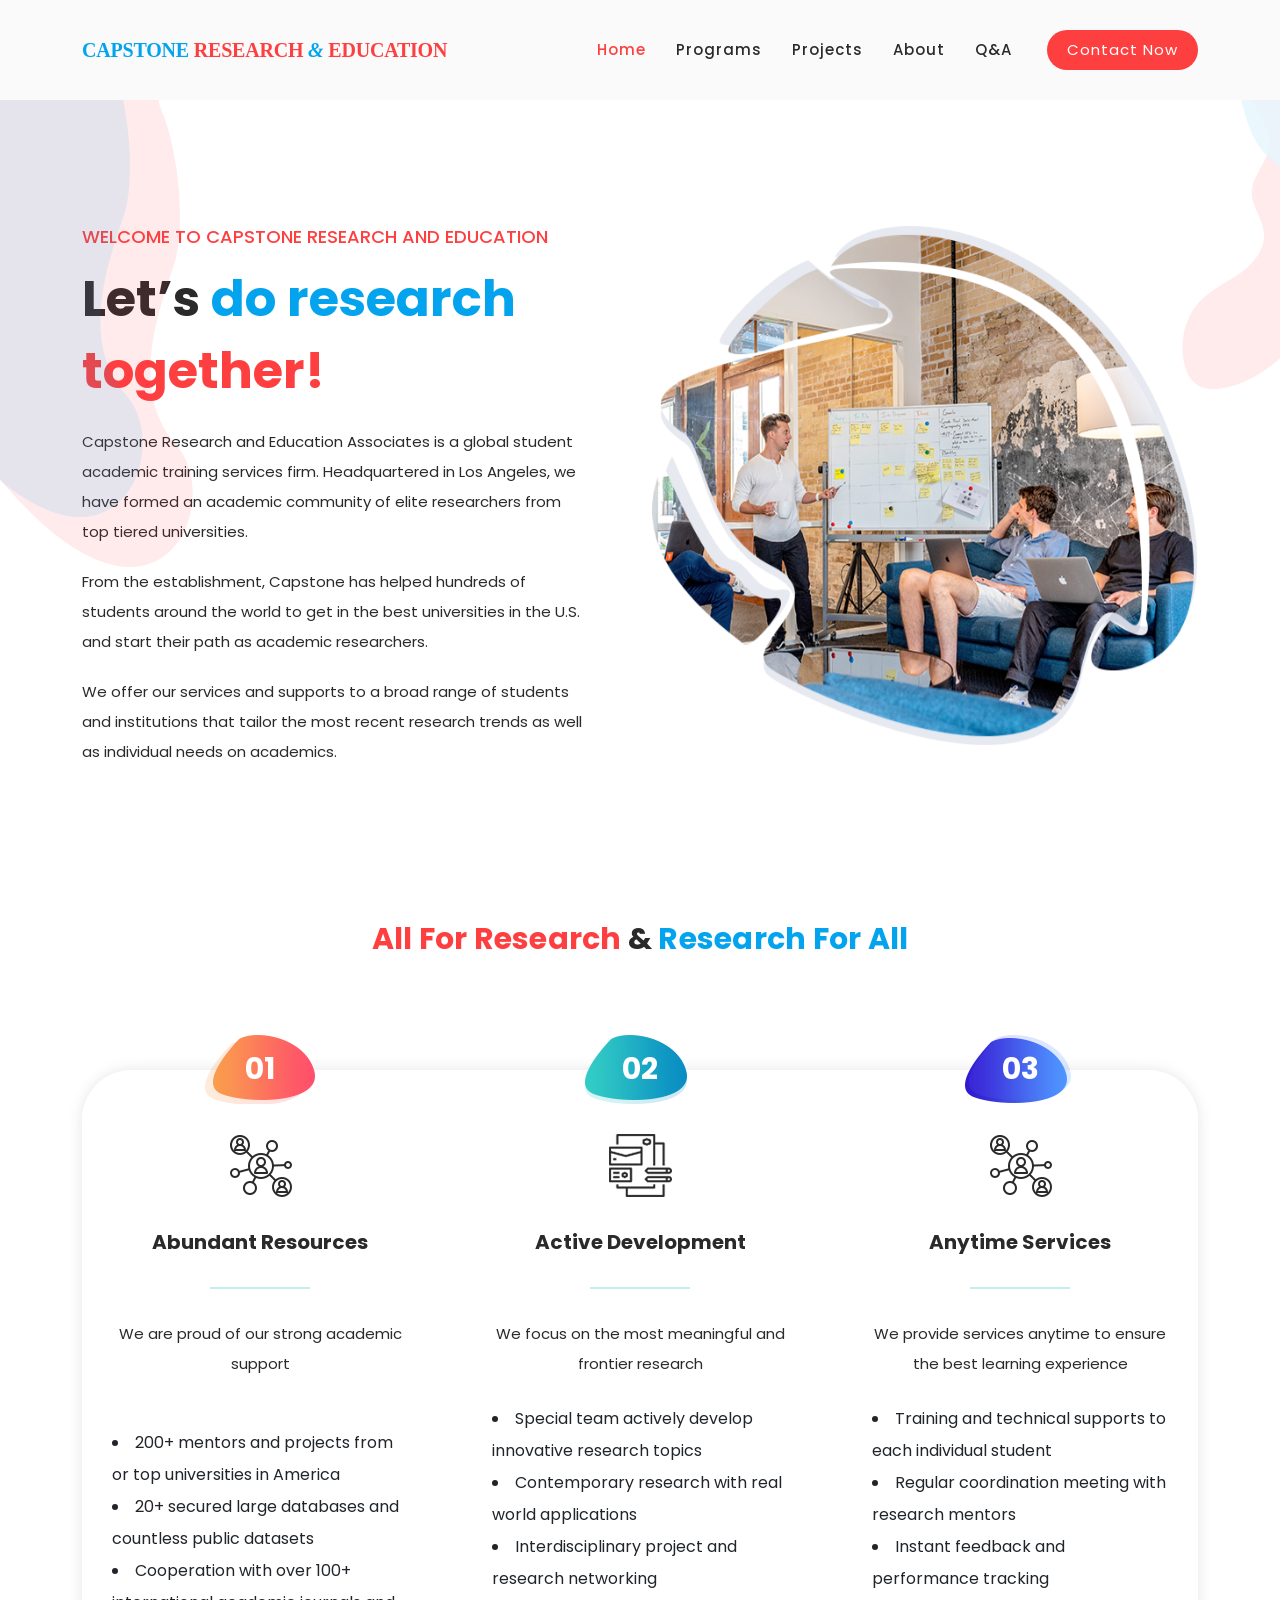
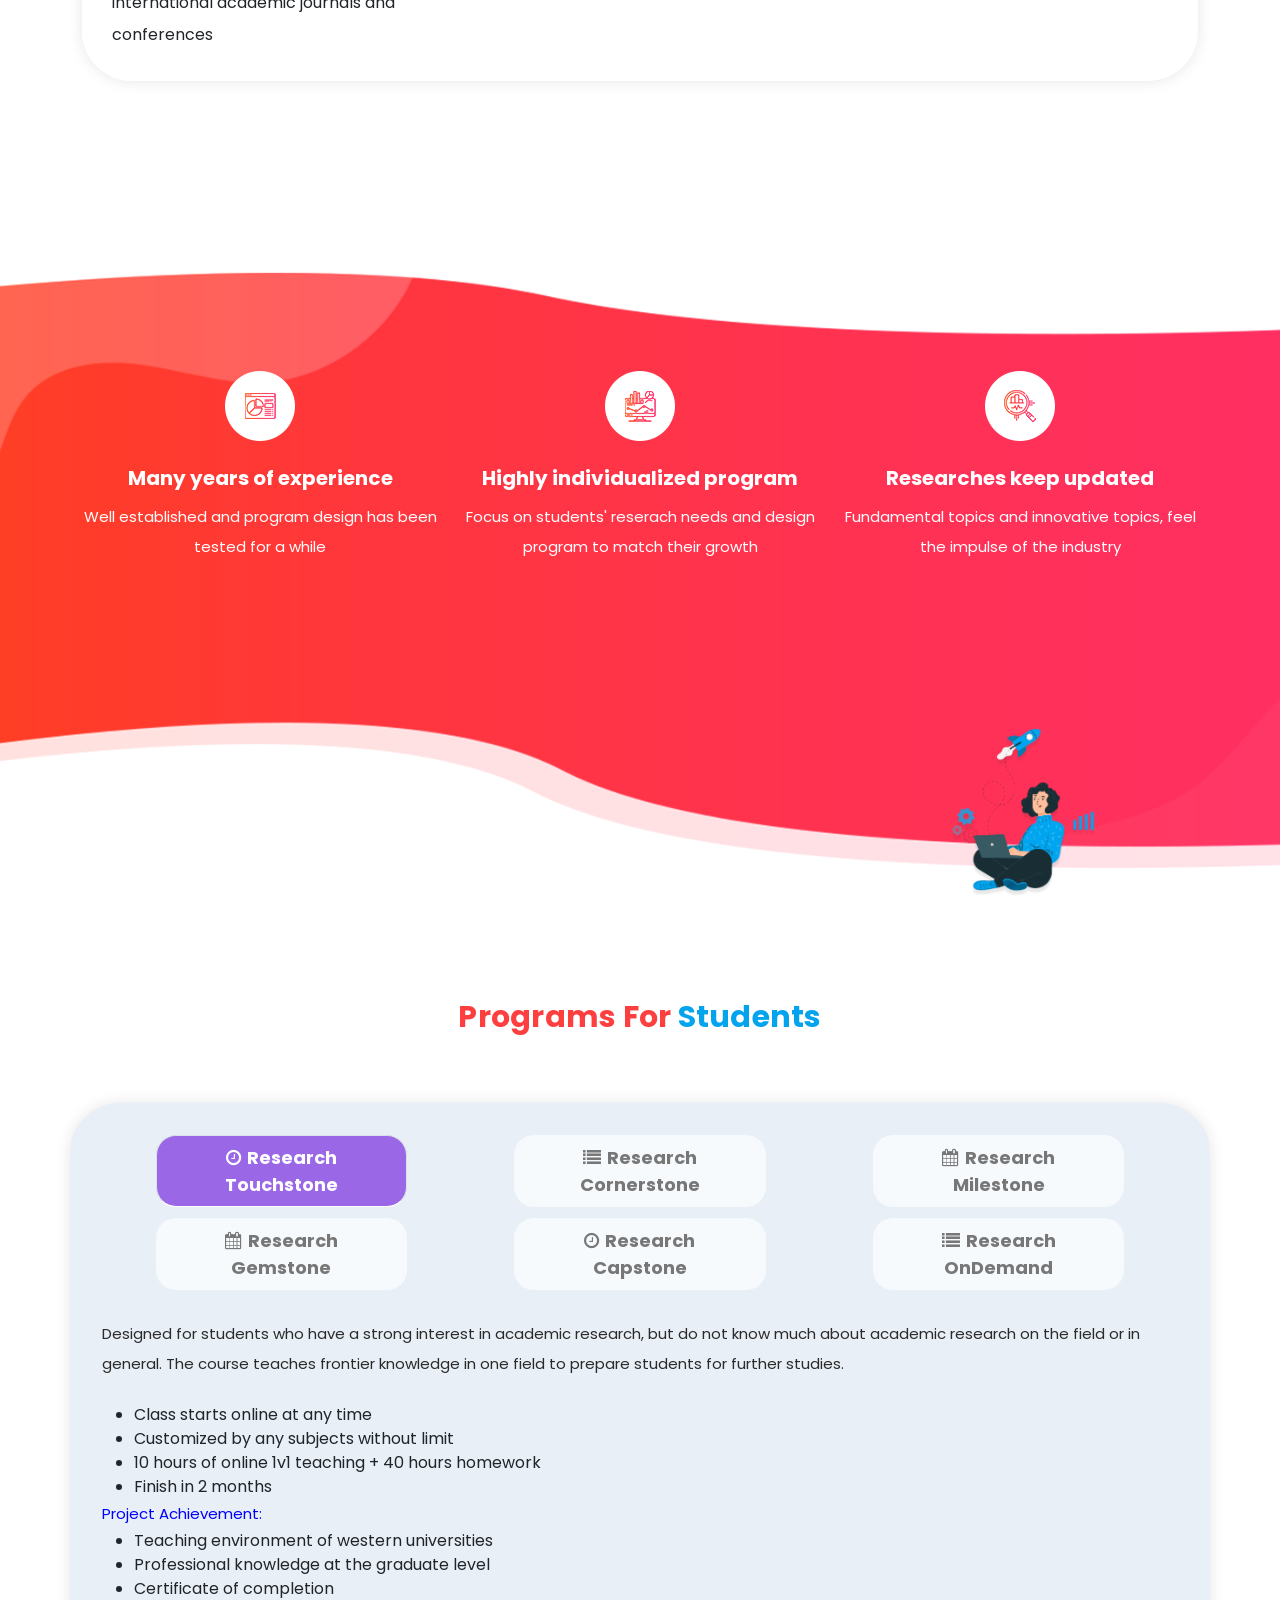
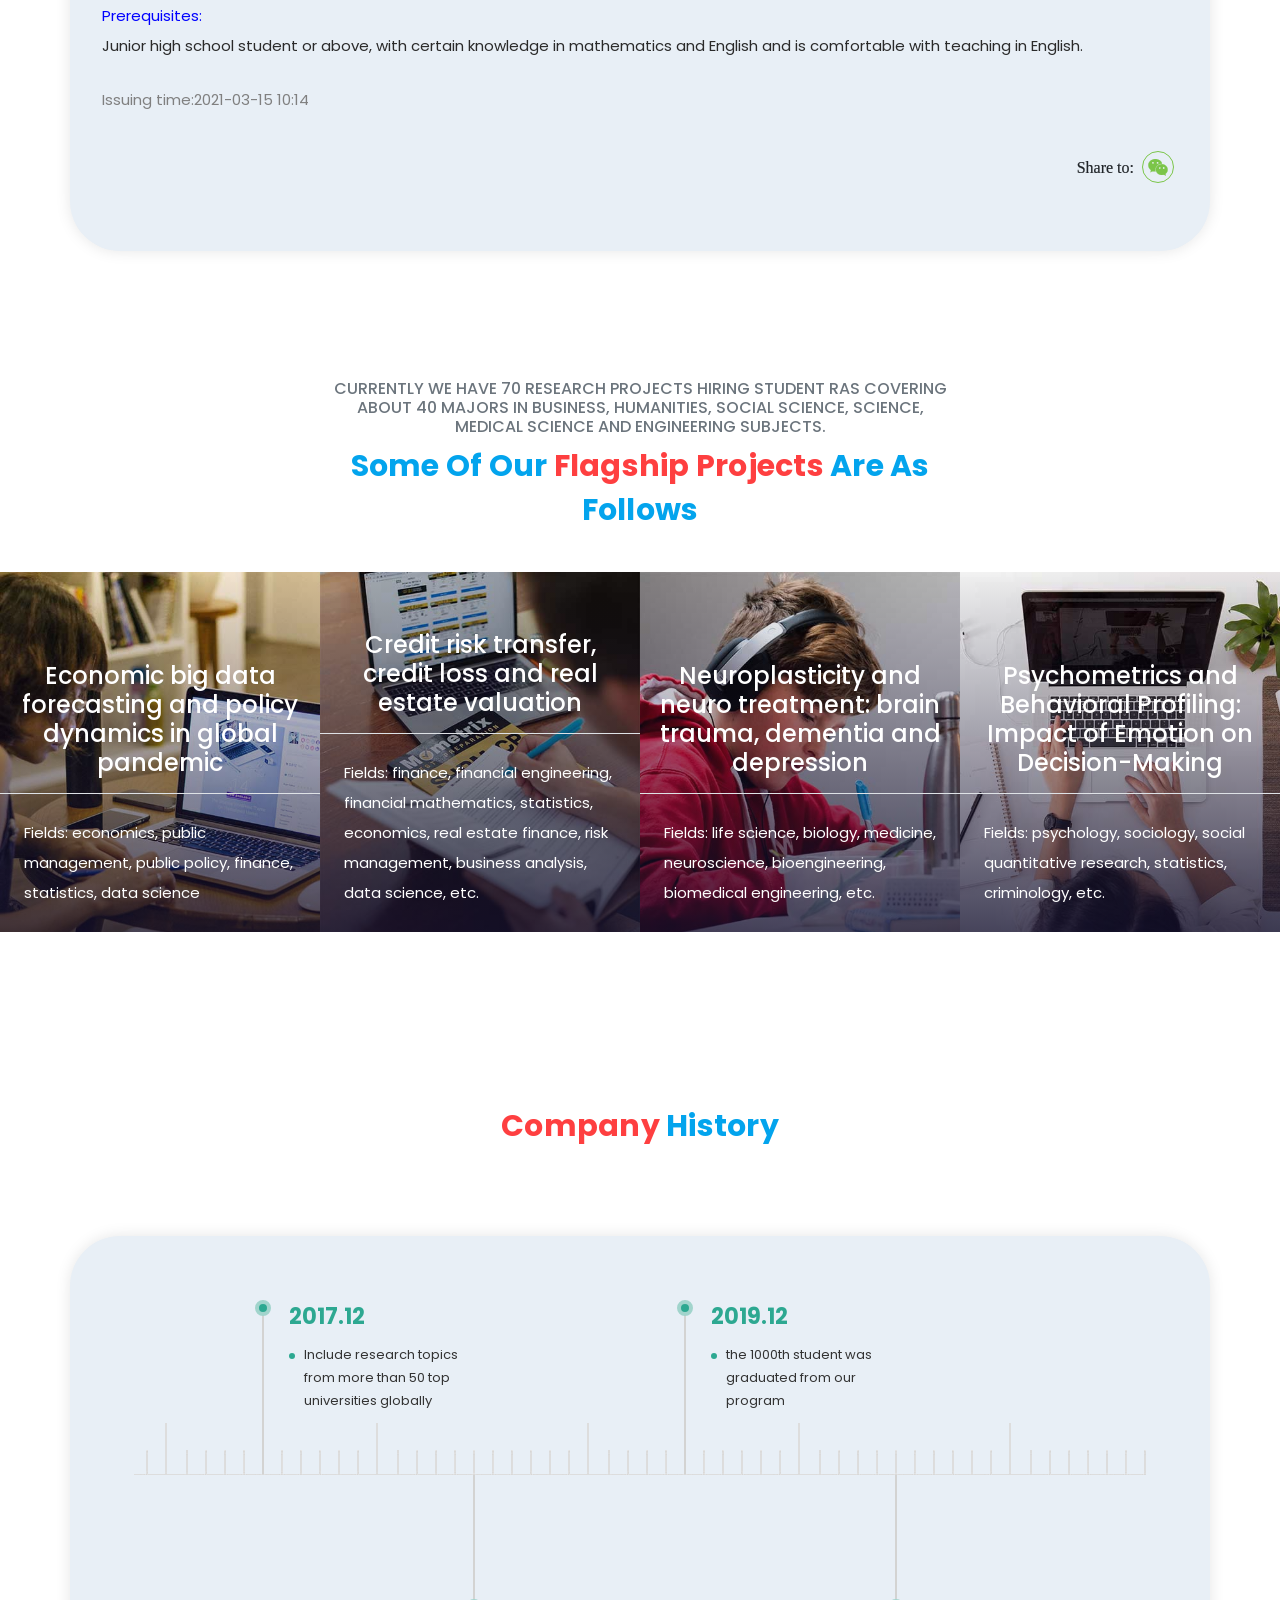
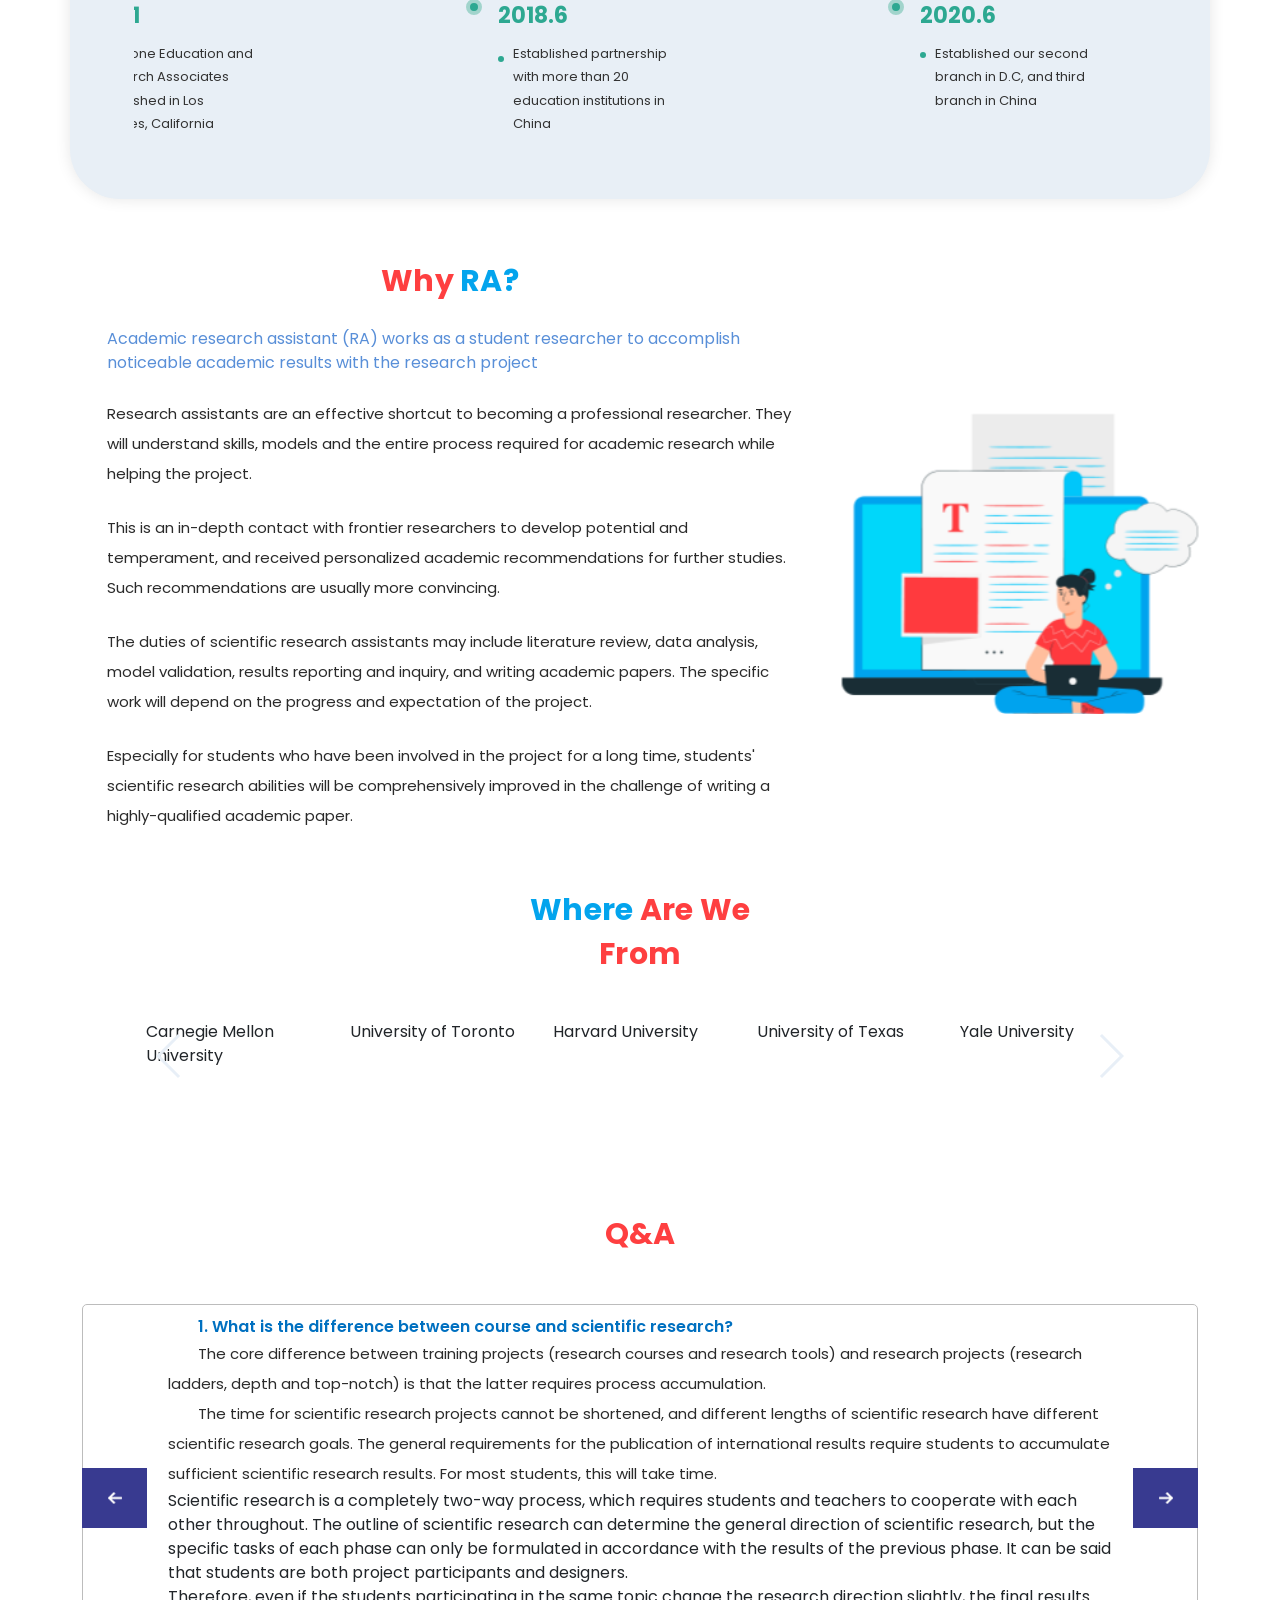
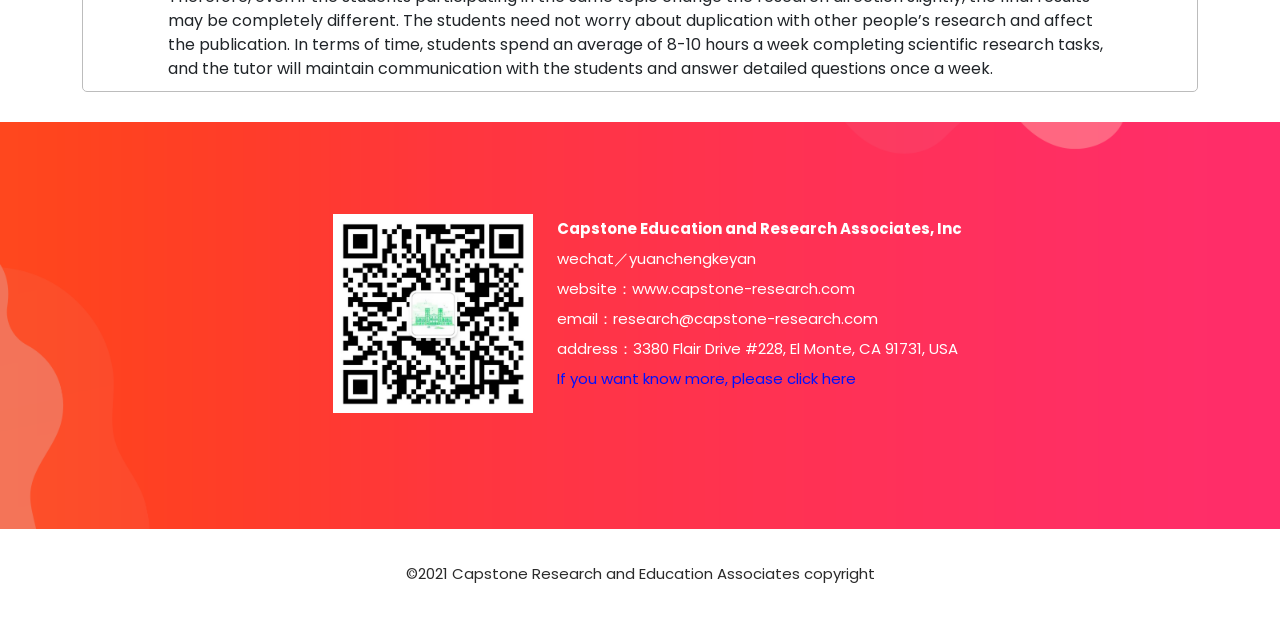
==== index.html @ 96beee86 "first commit" ====
<!DOCTYPE html>
<html lang="en">

<head>

  <meta charset="UTF-8">
  <meta name="viewport" content="width=device-width, initial-scale=1, shrink-to-fit=no">
  <meta name="description" content="">
  <meta name="author" content="">
  <link rel="preconnect" href="https://fonts.gstatic.com">
  <link href="https://fonts.googleapis.com/css2?family=Poppins:wght@100;200;300;400;500;600;700;800;900&display=swap"
    rel="stylesheet">

  <title>Capstone Research and Education</title>

  <!-- Bootstrap core CSS -->
  <link href="vendor/bootstrap/css/bootstrap.min.css" rel="stylesheet">

  <!-- Additional CSS Files -->
  <link rel="stylesheet" href="assets/css/fontawesome.css">
  <link rel="stylesheet" href="assets/css/templatemo-space-dynamic.css">
  <link rel="stylesheet" href="assets/css/animated.css">
  <link rel="stylesheet" href="assets/css/owl.css">
  <link rel="stylesheet" href="assets/css/style.css">
  <link rel="stylesheet" href="assets/css/swiper.min.css">
  <link rel="stylesheet" href="assets/css/owl.carousel.min.css">
  <link rel="stylesheet" href="assets/css/share.min.css">
  <!-- slider stylesheet -->
  <link rel="stylesheet" type="text/css"
    href="https://cdnjs.cloudflare.com/ajax/libs/OwlCarousel2/2.1.3/assets/owl.carousel.min.css" />

</head>

<body>

  <!-- ***** Preloader Start ***** -->
  <div id="js-preloader" class="js-preloader">
    <div class="preloader-inner">
      <span class="dot"></span>
      <div class="dots">
        <span></span>
        <span></span>
        <span></span>
      </div>
    </div>
  </div>
  <!-- ***** Preloader End ***** -->

  <!-- ***** Header Area Start ***** -->
  <header class="header-area header-sticky wow slideInDown" data-wow-duration="0.75s" data-wow-delay="0s">
    <div class="container">
      <div class="row">
        <div class="col-12">
          <nav class="main-nav">
            <!-- ***** Logo Start ***** -->
            <a href="index.html" class="logo">
              <h4 style="font-family: 'Times New Roman', Times, serif;letter-spacing:-0.01em;">Capstone&nbsp</h4>
              <h4 style="font-family: 'Times New Roman', Times, serif;color: #fe3f40;letter-spacing:-0.01em;"> Research&nbsp<em style="font-family: 'Times New Roman', Times, serif;color: #03a4ed;letter-spacing:-0.01em;">&&nbsp</em>Education</h4>
            </a>
            <!-- ***** Logo End ***** -->
            <!-- ***** Menu Start ***** -->
            <ul class="nav">
              <li class="scroll-to-section"><a href="#top" class="active">Home</a></li>
              <li class="scroll-to-section"><a href="#Students">Programs</a></li>
              <li class="scroll-to-section"><a href="#projects">projects</a></li>
              <li class="scroll-to-section"><a href="#portfolio">About</a></li>
              <!-- <li class="scroll-to-section"><a href="#Institutions">Institutions</a></li>
              <li class="scroll-to-section"><a href="#blog">Blog</a></li> -->
              <li class="scroll-to-section"><a href="#Q&A">Q&A</a></li>
              <li class="scroll-to-section">
                <div class="main-red-button"><a href="joinus.html">Contact Now</a></div>
              </li>
            </ul>
            <a class='menu-trigger'>
              <span>Menu</span>
            </a>
            <!-- ***** Menu End ***** -->
          </nav>
        </div>
      </div>
    </div>
  </header>
  <!-- ***** Header Area End ***** -->

  <div class="main-banner wow fadeIn" id="top" data-wow-duration="1s" data-wow-delay="0.5s">
    <div class="container">
      <div class="row">
        <div class="col-lg-12">
          <div class="row">
            <div class="col-lg-6 align-self-center">
              <div class="left-content header-text wow fadeInLeft" data-wow-duration="1s" data-wow-delay="1s">
                <h6>Welcome to Capstone Research and Education</h6>
                <h2>Let’s <em>do research </em> <span>together!</span></h2>
                <p>
                  Capstone Research and Education Associates is a global student academic training services firm.
                  Headquartered in Los Angeles, we have formed an academic community of elite researchers from top
                  tiered universities.
                </p>
                <p>From the establishment, Capstone has helped hundreds of students around the world
                  to get in the best universities in the U.S. and start their path as academic researchers.
                </p>
                <p>We offer our services and supports to a broad range of students and institutions that tailor the most
                  recent research trends as well as individual needs on academics.
                </p>
                <!-- <a rel="nofollow" href="https://templatemo.com/page/1" target="_parent">TemplateMo</a></p> -->
                <!-- <form id="search" action="#" method="GET">
                  <fieldset>
                    <input type="address" name="address" class="email" placeholder="Your website URL..." autocomplete="on" required>
                  </fieldset>
                  <fieldset>
                    <button type="submit" class="main-button">Analyze Site</button>
                  </fieldset>
                </form> -->
              </div>
            </div>
            <div class="col-lg-6">
              <div class="right-image wow fadeInRight" data-wow-duration="1s" data-wow-delay="0.5s">
                <img src="assets/images/banner-right-image.png" alt="team meeting">
              </div>
            </div>
          </div>
        </div>
      </div>
    </div>
  </div>

  <!-- features---------------------------------- -->

  <div id="features" class="features section">
    <div class="container">
      <div class="row">
        <div class="col-lg-6 offset-lg-3">
          <div id="features1" class="section-heading" data-wow-duration="1s" data-wow-delay="0.2s">
            <h2><span>All for Research</span> &amp; <em>Research for All</em></h2>
          </div>
        </div>
        <div class="col-lg-12">
          <div class="features-content">
            <div class="row">
              <div class="col-lg-13">
                <div class="features-item first-feature wow fadeInUp" data-wow-duration="1s" data-wow-delay="0s">
                  <div class="first-number number">
                    <h6>01</h6>
                  </div>
                  <div class="icon"></div>
                  <h4>Abundant Resources</h4>
                  <div class="line-dec"></div>
                  <p>We are proud of our strong academic support </p>
                  <br>
                  <br>
                  <li>200+ mentors and projects from or top universities in America</li>
                  <li>20+ secured large databases and countless public datasets</li>
                  <li>Cooperation with over 100+ international academic journals and conferences</li>
                </div>
              </div>
              <div class="col-lg-13">
                <div class="features-item second-feature wow fadeInUp" data-wow-duration="1s" data-wow-delay="0.2s">
                  <div class="second-number number">
                    <h6>02</h6>
                  </div>
                  <div class="icon"></div>
                  <h4>Active Development</h4>
                  <div class="line-dec"></div>
                  <p>We focus on the most meaningful and frontier research</p>
                  <br>
                  <li>Special team actively develop innovative research topics</li>
                  <li>Contemporary research with real world applications</li>
                  <li>Interdisciplinary project and research networking</li>
                </div>
              </div>
              <div class="col-lg-13">
                <div class="features-item first-feature wow fadeInUp" data-wow-duration="1s" data-wow-delay="0.4s">
                  <div class="third-number number">
                    <h6>03</h6>
                  </div>
                  <div class="icon"></div>
                  <h4>Anytime Services</h4>
                  <div class="line-dec"></div>
                  <p>We provide services anytime to ensure the best learning experience</p>
                  <br>
                  <li>Training and technical supports to each individual student</li>
                  <li>Regular coordination meeting with research mentors</li>
                  <li>Instant feedback and performance tracking</li>
                  <!-- <p>If this template is useful for your website, please consider to <a rel="nofollow"
                      href="https://www.paypal.me/templatemo" target="_blank">support us</a> a little.</p> -->
                </div>
              </div>
            </div>
          </div>
        </div>
      </div>
    </div>
  </div>









  <div id="about" class="about-us section">
    <div class="container">
      <div class="row">

        <div class="col-lg-12 align-self-center">
          <div class="services">
            <div class="row">
              <div class="col-lg-4">
                <div class="item wow fadeIn" data-wow-duration="1s" data-wow-delay="0.5s">
                  <div class="icon">
                    <img src="assets/images/service-icon-01.png" alt="reporting">
                  </div>
                  <div class="right-text">
                    <h4>Many years of experience</h4>
                    <p>Well established and program design has been tested for a while</p>
                  </div>
                </div>
              </div>
              <div class="col-lg-4">
                <div class="item wow fadeIn" data-wow-duration="1s" data-wow-delay="0.9s">
                  <div class="icon">
                    <img src="assets/images/service-icon-03.png" alt="">
                  </div>
                  <div class="right-text">
                    <h4>Highly individualized program</h4>
                    <p>Focus on students' reserach needs and design program to match their growth</p>
                  </div>
                </div>
              </div>
              <div class="col-lg-4">
                <div class="item wow fadeIn" data-wow-duration="1s" data-wow-delay="0.7s">
                  <div class="icon">
                    <img src="assets/images/service-icon-02.png" alt="">
                  </div>
                  <div class="right-text">
                    <h4>Researches keep updated</h4>
                    <p>Fundamental topics and innovative topics, feel the impulse of the industry</p>
                  </div>
                </div>
              </div>
            </div>
          </div>
        </div>
        <div class="col-lg-2">
          <div class="left-image wow fadeIn" data-wow-duration="1s" data-wow-delay="0.2s">
            <img src="assets/images/about-left-image.png" alt="person graphic">
          </div>
        </div>
      </div>
    </div>
  </div>

  <!-- Description 2 -->
  <div id="Students" class="tabs">
    <div class="section-heading  wow bounceIn" data-wow-duration="1s" data-wow-delay="0.2s">
      <h2><span>Programs for</span> <em>students</em></h2>
    </div>
    <div class="container">
      <div class="row">
        <div class="col-lg-12">

          <div class="tabs-container">
            <!-- Tabs Links -->
            <ul class="nav nav-tabs" id="cedoTabs" role="tablist">
              <li class="nav-item">
                <a class="nav-link active" id="nav-tab-1" data-toggle="tab" href="#tab-1" role="tab"
                  aria-controls="tab-1" aria-selected="true"><i class="fa fa-clock-o"></i>Research Touchstone</a>
              </li>
              <li class="nav-item">
                <a class="nav-link" id="nav-tab-2" data-toggle="tab" href="#tab-2" role="tab" aria-controls="tab-2"
                  aria-selected="false"><i class="fa fa-list"></i>Research Cornerstone</a>
              </li>
              <li class="nav-item">
                <a class="nav-link" id="nav-tab-3" data-toggle="tab" href="#tab-3" role="tab" aria-controls="tab-3"
                  aria-selected="false"><i class="fa fa-calendar"></i>Research Milestone</a>
              </li>
              <li class="nav-item">
                <a class="nav-link" id="nav-tab-4" data-toggle="tab" href="#tab-4" role="tab" aria-controls="tab-3"
                  aria-selected="false"><i class="fa fa-calendar"></i>Research Gemstone</a>
              </li>
              <li class="nav-item">
                <a class="nav-link" id="nav-tab-5" data-toggle="tab" href="#tab-5" role="tab" aria-controls="tab-1"
                  aria-selected="true"><i class="fa fa-clock-o"></i>Research Capstone</a>
              </li>
              <li class="nav-item">
                <a class="nav-link" id="nav-tab-6" data-toggle="tab" href="#tab-6" role="tab" aria-controls="tab-2"
                  aria-selected="false"><i class="fa fa-list"></i>Research OnDemand</a>
              </li>

            </ul>
            <!-- end of tabs links -->

            <!-- Tabs Content -->
            <div class="tab-content" id="cedoTabsContent">
              <!-- Tab -->
              <div class="tab-pane fade show active" id="tab-1" role="tabpanel" aria-labelledby="tab-1">
                <!-- <p><strong>News Detail:</strong></p> -->
                <p>Designed for students who have a strong interest in academic research, but do not know much about
                  academic research on the field or in general. The course teaches frontier knowledge in one field to
                  prepare students for further studies.</p>
                <br>
                <ul>
                  <li>Class starts online at any time</li>
                  <li>Customized by any subjects without limit</li>
                  <li>10 hours of online 1v1 teaching + 40 hours homework</li>
                  <li>Finish in 2 months</li>
                </ul>
                <p style="color:blue ;">Project Achievement:</p>
                <ul>
                  <li>Teaching environment of western universities</li>
                  <li>Professional knowledge at the graduate level</li>
                  <li>Certificate of completion</li>
                </ul>
                <p style="color:blue ;">Prerequisites:</p>
                <p>Junior high school student or above, with certain knowledge in mathematics and English and is
                  comfortable with teaching in English.</p>
                <br>
                <p style="color: grey;">Issuing time:2021-03-15 10:14</p>
              </div> <!-- end of tab-pane -->
              <!-- end of tab -->

              <!-- Tab -->
              <div class="tab-pane fade" id="tab-2" role="tabpanel" aria-labelledby="tab-2">
                <!-- <p><strong>News Detail:</strong></p> -->
                <p>Designed for students who are interested in academic research, but are in lack of enough background.
                  This project teaches research tools including statistics and computer software, data model, data
                  collection, data mining and sorting, common methods of experiment. While research touchstone teaches
                  theoretical knowledge and models in the field, research cornerstone emphasizes computer skills and
                  model solving methods. These tools are widely used across disciplines and topics.
                </p>
                <br>
                <ul>
                  <li>Class starts online at any time</li>
                  <li>Customized by any subjects without limit</li>
                  <li>10 hours online 1v1 project-based course + 40 hours course project</li>
                  <li>Finish in 2 months</li>
                </ul>
                <p style="color:blue ;">Project Achievement:</p>
                <ul>
                  <li>Teaching environment of western universities</li>
                  <li>Professional knowledge at the graduate level</li>
                  <li>Certificate of completion</li>
                </ul>
                <p style="color:blue ;">Prerequisites:</p>
                <p>Requires a high school degree or above, with a certain background in mathematics and English. Student
                  has studied at least 1 to 2 university level courses or equivalent in the field, and is comfortable
                  with teaching in English.</p>
                <br>
                <p style="color: grey;">Issuing time:2021-03-15 10:15</p>
              </div> <!-- end of tab-pane -->
              <!-- end of tab -->

              <!-- Tab -->
              <div class="tab-pane fade" id="tab-3" role="tabpanel" aria-labelledby="tab-3">
                <!-- <p><strong>News Detail:</strong></p> -->
                <p>Designed for students who are interested in academic research and have certain background on the
                  topic. Students apply what they have learned to finish the project in two months.
                </p>
                <br>
                <ul>
                  <li>Project starts online anytime</li>
                  <li>Wide range of Interdisciplinary research topics</li>
                  <li>1 month RA training + 2 full months of research guidance + unlimited email Q&A+ 64 hours of
                    research workload</li>
                  <li>1v1 mentorship from doctoral students/researchers/professors of top universities</li>
                </ul>
                <p style="color:blue ;">Project Achievement:</p>
                <ul>
                  <li>Genuine research training system from top western universities</li>
                  <li>Cutting-edge research methods and frontier knowledge</li>
                  <li>International journal publication opportunities</li>
                  <li>Personalized recommendation based on project performance</li>
                </ul>
                <p style="color:blue ;">Prerequisites:</p>
                <p>High school degree or above, with a certain level of English reading, writing and communication.
                  Students also need to have a good mathematical foundation, including basic statistical knowledge of
                  probability theory, linear algebra, basic calculus and function concepts. Students have certain
                  ability to recognize and process data, including processing excel data. Priorities will be given to
                  students who have research experience and research skills. Limited spots.</p>
                <br>
                <p style="color: grey;">Issuing time:2021-03-15 10:15</p>
              </div> <!-- end of tab-pane -->
              <!-- end of tab -->

              <!-- Tab -->
              <div class="tab-pane fade" id="tab-4" role="tabpanel" aria-labelledby="tab-4">
                <!-- <p><strong>News Detail:</strong></p> -->
                <p>An opportunity to learn with research mentors from top universities and perform meaningful work as
                  research outcomes. Students will not only practice research skills such as analyzing literature and
                  processing data, but will establish critical thinking skills, construct and disassemble models,
                  validations, and develop new knowledge.
                </p>
                <br>
                <ul>
                  <li>Project starts online anytime</li>
                  <li>Wide range of Interdisciplinary research topics</li>
                  <li>1 month RA training + 2 full months of research guidance + unlimited email Q&A+ 64 hours of
                    research workload</li>
                  <li>1v1 mentorship from doctoral students/researchers/professors of top universities</li>
                </ul>
                <p style="color:blue ;">Project Achievement:</p>
                <ul>
                  <li>Genuine research training system from top western universities</li>
                  <li>Cutting-edge research methods and frontier knowledge</li>
                  <li>International journal publication opportunities</li>
                  <li>Personalized recommendation based on project performance</li>
                  <li>Future study plan</li>
                </ul>
                <p style="color:blue ;">Prerequisites:</p>
                <p>The student has learned the basic knowledge in related fields, and has certain level of academic
                  research experience and work experience. Mastery of English reading, writing and communication skills.
                  Good mathematical foundation and computer programming ability. Limited spots. Interview(s) are
                  required.</p>
                <br>
                <p style="color: grey;">Issuing time:2021-03-15 10:15</p>
              </div> <!-- end of tab-pane -->
              <!-- end of tab -->
              <!-- Tab -->
              <div class="tab-pane fade" id="tab-5" role="tabpanel" aria-labelledby="tab-5">
                <!-- <p><strong>News Detail:</strong></p> -->
                <p>Similar to the research gemstone, students will be given the opportunity to actively participate in
                  the research project, complete the entire process of literature review, data analysis, model
                  verification and thesis writing. The research goal is help students get paper published to ranked
                  conferences or journals and invited to speak on these conferences through a long term learning
                  experience.
                </p>
                <br>
                <ul>
                  <li>Project starts online anytime</li>
                  <li>Wide range of Interdisciplinary research topics</li>
                  <li>1-month RA training + 4 months of research + unlimited email Q&A + 8-hour online office hour +
                    128-hour research workload + 32 hours of paper writing</li>
                  <li>1v1 mentorship from doctoral students/researchers/professors of top universities</li>
                </ul>
                <p style="color:blue ;">Project Achievement:</p>
                <ul>
                  <li>Genuine research training system from top western universities</li>
                  <li>Cutting-edge research methods and frontier knowledge</li>
                  <li>International journal publication opportunities</li>
                  <li>Personalized recommendation based on project performance</li>
                  <li>Future study plan</li>
                </ul>
                <p style="color:blue ;">Prerequisites:</p>
                <p>This module has strict selection and recruitment standard. Applicants may have to go through multiple
                  interviews or even written examinations. Students should have studied 4 or more courses in related
                  fields. Fluent English reading, writing and communication skills, Good mathematical foundation and
                  computer programming ability. Limited spots.</p>
                <br>
                <p style="color: grey;">Issuing time:2021-03-15 10:15</p>
              </div> <!-- end of tab-pane -->
              <!-- end of tab -->
              <!-- Tab -->
              <div class="tab-pane fade" id="tab-6" role="tabpanel" aria-labelledby="tab-6">
                <!-- <p><strong>News Detail:</strong></p> -->
                <p>Contact us to learn more details
                </p>
                <br>
                <p style="color: grey;">Issuing time:2021-03-15 10:15</p>
              </div> <!-- end of tab-pane -->
              <!-- end of tab -->
              <div class="share">
                <div class="social-share" data-initialized="true">Share to:
                  <!--<a href="#" class="social-share-icon icon-weibo"></a>-->
                  <a class="social-share-icon icon-wechat" href="javascript:;" tabindex="-1">
                    <div class="wechat-qrcode">
                      <!--<h4>微信扫一扫：分享</h4>-->
                      <div class="qrcode"><img src="assets/images/ABUIABACGAAgs527ggYo4sW0pAUw5wc45Ac.jpg">
                      </div>
                      <!--<div class="help">-->
                        <!--<p>微信里点“发现”，扫一下</p>-->
                        <!--<p>二维码便可将本文分享至朋友圈。</p>-->
                      <!--</div>-->
                    </div>
                  </a>
                  <!--<a href="#" class="social-share-icon icon-qq"></a>-->
                  <!--<a href="#" class="social-share-icon icon-qzone"></a>-->
                </div>
              </div>
            </div> <!-- end of tab-content -->
            <!-- end of nav tabs content -->

          </div> <!-- end of tabs-container -->
        </div> <!-- end of col -->

      </div> <!-- end of row -->
    </div> <!-- end of container -->
  </div> <!-- end of tabs -->
  <!-- end of description 2 -->

  <!-- Courses Start -->
  <div class="container-fluid px-0 py-5" id="projects">
    <div class="row mx-0 justify-content-center pt-5">
      <div class="col-lg-6">
        <div class="section-heading section-title text-center position-relative" style="padding-bottom: 0;">
          <h6 class="d-inline-block position-relative text-secondary text-uppercase pb-2">Currently we have 70 research
            projects hiring student RAs covering about 40 majors in business, humanities, social science, science,
            medical science and engineering subjects. </h6>
          <h2><em>Some of our <em style="color: #fe3f40;">flagship projects</em>
              are as follows</em></h2>
        </div>
      </div>
    </div>
    <div class="owl-carousel courses-carousel">
      <div class="courses-item position-relative">
        <img class="img-fluid" src="assets/images/courses-1.jpg" alt="">
        <div class="courses-text">
          <h4 class="text-center text-white px-3"> Economic big data forecasting and policy dynamics in global pandemic
          </h4>
          <div class="border-top w-100 mt-3">
            <div class="d-flex justify-content-between p-4">
              <p style="color: white;">Fields: economics, public management, public policy, finance,
                statistics, data science</p>
            </div>
          </div>
          <div class="w-100 bg-white text-center p-4">
            <a class="btn btn-primary">research@capstone-research.com</a>
          </div>
        </div>
      </div>
      <div class="courses-item position-relative">
        <img class="img-fluid" src="assets/images/courses-2.jpg" alt="">
        <div class="courses-text">
          <h4 class="text-center text-white px-3">Credit risk transfer, credit loss and real estate valuation</h4>
          <div class="border-top w-100 mt-3">
            <div class="d-flex justify-content-between p-4">
              <p style="color: white;">Fields: finance, financial engineering, financial mathematics,
                statistics, economics, real estate finance, risk management, business analysis, data science, etc.</p>
            </div>
          </div>
          <div class="w-100 bg-white text-center p-4">
            <a class="btn btn-primary">research@capstone-research.com</a>
          </div>
        </div>
      </div>
      <div class="courses-item position-relative">
        <img class="img-fluid" src="assets/images/courses-3.jpg" alt="">
        <div class="courses-text">
          <h4 class="text-center text-white px-3">Neuroplasticity and neuro treatment: brain trauma, dementia and
            depression</h4>
          <div class="border-top w-100 mt-3">
            <div class="d-flex justify-content-between p-4">
              <p style="color: white;">Fields: life science, biology, medicine, neuroscience,
                bioengineering, biomedical engineering, etc.</p>
            </div>
          </div>
          <div class="w-100 bg-white text-center p-4">
            <a class="btn btn-primary">research@capstone-research.com</a>
          </div>
        </div>
      </div>
      <div class="courses-item position-relative">
        <img class="img-fluid" src="assets/images/courses-4.jpg" alt="">
        <div class="courses-text">
          <h4 class="text-center text-white px-3"> Psychometrics and Behavioral Profiling: Impact of Emotion on
            Decision-Making</h4>
          <div class="border-top w-100 mt-3">
            <div class="d-flex justify-content-between p-4">
              <p style="color: white;">Fields: psychology, sociology, social quantitative research,
                statistics, criminology, etc.</p>
            </div>
          </div>
          <div class="w-100 bg-white text-center p-4">
            <a class="btn btn-primary">research@capstone-research.com</a>
          </div>
        </div>
      </div>
      <div class="courses-item position-relative">
        <img class="img-fluid" src="assets/images/courses-5.jpg" alt="">
        <div class="courses-text">
          <h4 class="text-center text-white px-3">Wonder materials and its 2D family</h4>
          <div class="border-top w-100 mt-3">
            <div class="d-flex justify-content-between p-4">
              <p style="color: white;">Fields: Material science and engineering, chemistry, chemical
                engineering, nano-engineering, electronic engineering, microelectronics, physics</p>
            </div>
          </div>
          <div class="w-100 bg-white text-center p-4">
            <a class="btn btn-primary">research@capstone-research.com</a>
          </div>
        </div>
      </div>
      <div class="courses-item position-relative">
        <img class="img-fluid" src="assets/images/courses-6.jpg" alt="">
        <div class="courses-text">
          <h4 class="text-center text-white px-3">Human pose estimation and computer vision analysis</h4>
          <div class="border-top w-100 mt-3">
            <div class="d-flex justify-content-between p-4">
              <p style="color: white;">Fields: computer, computer vision, image processing, machine
                learning, biomedical engineering, data science, mathematics, statistics, electronic engineering,
                mechanical engineering</p>
            </div>
          </div>
          <div class="w-100 bg-white text-center p-4">
            <a class="btn btn-primary">research@capstone-research.com
            </a>
          </div>
        </div>
      </div>
      <div class="courses-item position-relative">
        <img class="img-fluid" src="assets/images/courses-3.jpg" alt="">
        <div class="courses-text">
          <h4 class="text-center text-white px-3">East Asian Studies: Japan in the Cold War</h4>
          <div class="border-top w-100 mt-3">
            <div class="d-flex justify-content-between p-4">
              <p style="color: white;">Fields: East Asian cultural studies, history, sociology,
                political science, international relations, development economi</p>
            </div>
          </div>
          <div class="w-100 bg-white text-center p-4">
            <a class="btn btn-primary">research@capstone-research.com</a>
          </div>
        </div>
      </div>
    </div>

  </div>
  <!-- Courses End -->

  <div id="portfolio" class="our-portfolio section">
    <div class="container">
      <div class="row">
        <div class="col-lg-6 offset-lg-3">
          <div class="section-heading  wow bounceIn" data-wow-duration="1s" data-wow-delay="0.2s">
            <h2> <em style="color: #fe3f40;">Company</em><em> history</em></h2>
          </div>
        </div>
      </div>
      <div class="row">
        <div class="time-line-box">
          <div class="swiper-container">
            <ul class="layui-timeline swiper-wrapper">
              <li class="layui-timeline-item swiper-slide">
                <div class="layui-timeline-content layui-text">
                  <dl>
                    <dt class="layui-timeline-title">2016.1</dt>
                    <dd>Capstone Education and Research Associates Established in Los Angeles, California</dd>
                  </dl>
                </div>
              </li>
              <li class="layui-timeline-item swiper-slide">
                <div class="layui-timeline-content layui-text">
                  <dl>
                    <dt class="layui-timeline-title">2017.12</dt>
                    <dd>Include research topics from more than 50 top universities globally</dd>
                  </dl>
                </div>
              </li>
              <li class="layui-timeline-item swiper-slide">
                <div class="layui-timeline-content layui-text">
                  <dl>
                    <dt class="layui-timeline-title">2018.6</dt>
                    <dd>Established partnership with more than 20 education institutions in China</dd>
                  </dl>
                </div>
              </li>
              <li class="layui-timeline-item swiper-slide">
                <div class="layui-timeline-content layui-text">
                  <dl>
                    <dt class="layui-timeline-title">2019.12</dt>
                    <dd>the 1000th student was graduated from our program</dd>
                  </dl>
                </div>
              </li>
              <li class="layui-timeline-item  swiper-slide">
                <div class="layui-timeline-content layui-text">
                  <dl>
                    <dt class="layui-timeline-title">2020.6</dt>
                    <dd>Established our second branch in D.C, and third branch in China</dd>
                  </dl>
                </div>
              </li>
            </ul>
          </div>
        </div>
      </div>
    </div>
  </div>

  <div id="services" class="our-services section">
    <div class="container">
      <div class="row">
        <div class="col-lg-8 wow fadeInRight" data-wow-duration="1s" data-wow-delay="0.2s">
          <div class="section-heading">
            <h2> <em style="color: #fe3f40;">Why </em><em>RA?</em></h2>
            </br>
            <span style="color:#598fd8"> Academic research assistant (RA) works as a student researcher to accomplish
              noticeable academic
              results with the research project</span>
            </br></br>
            <p>Research assistants are an effective shortcut to becoming a professional researcher. They will understand
              skills, models and the entire process required for academic research while helping the project.
            </p>
            </br>
            <p>This is an in-depth contact with frontier researchers to develop potential and temperament, and received
              personalized academic recommendations for further studies. Such recommendations are usually more
              convincing.
            </p>
            </br>
            <p>
              The duties of scientific research assistants may include literature review, data analysis, model
              validation, results reporting and inquiry, and writing academic papers. The specific work will depend on
              the progress and expectation of the project.
            </p>
            </br>
            <p>Especially for students who have been involved in the project
              for a long time, students' scientific research abilities will be comprehensively improved in the challenge
              of writing a highly-qualified academic paper.</p>
          </div>
        </div>
        <div class="col-lg-4 align-self-center  wow fadeInLeft" data-wow-duration="1s" data-wow-delay="0.2s">
          <div class="left-image">
            <img src="assets/images/blog-dec.png" alt="">
          </div>
        </div>

      </div>
    </div>
  </div>


  <div id="Institutions" class="our-portfolio section" style="padding: 10px;">
    <div class="container" style="max-width: 80%; padding: 10px; margin: 0 auto;">
      <div class="row">
        <div class="col-lg-6 offset-lg-3">
          <div class="section-heading  wow bounceIn" data-wow-duration="1s" data-wow-delay="0.2s">
            <h2><span style="color:#03a4ed;">Where </span><span>are we from </span></h2>
          </div>
        </div>
      </div>
      <div class="row">
        <div class="col-lg-12">
          <div class="cooperative-swiper swiper-container">
            <div class="swiper-wrapper">
              <div class="swiper-slide">Stanford University</div>
              <div class="swiper-slide">Carnegie Mellon University</div>
              <div class="swiper-slide">University of Toronto</div>
              <div class="swiper-slide">Harvard University</div>
              <div class="swiper-slide">University of Texas</div>
              <div class="swiper-slide">Yale University</div>
              <div class="swiper-slide">Cornell University</div>
              <div class="swiper-slide">The University of Chicago</div>
              <div class="swiper-slide">The University of Michigan</div>
              <div class="swiper-slide">Columbia University</div>
              <div class="swiper-slide">Massachusetts Institute of Technology</div>
              <div class="swiper-slide">New York University</div>
              <div class="swiper-slide">University of California, Los Angeles</div>
              <div class="swiper-slide">Northwestern University</div>
              <div class="swiper-slide">University of Southern California</div>
              <div class="swiper-slide">Notre Dame University</div>
            </div>
            <!-- Add Pagination -->
            <div class="swiper-pagination"></div>
            <!-- Add Arrows -->
            <div class="swiper-button-next"></div>
            <div class="swiper-button-prev"></div>
          </div>
        </div>
      </div>
    </div>
  </div>

  <div id="Q&A" class="our-portfolio client_section">
    <div class="container">
      <div class="row">
        <div class="col-lg-6 offset-lg-3">
          <div class="section-heading  wow bounceIn" data-wow-duration="1s" data-wow-delay="0.2s">
            <h2><span>Q&A</span></h2>
          </div>
        </div>
      </div>
      <div id="carouselExampleControls" class="carousel slide" data-ride="carousel">
        <div class="carousel-inner">
          <div class="carousel-item active">
            <div class="client_container layout_padding2">
              <div class="client_text">
                <h10>1. What is the difference between course and scientific research?</h10>
                <p>
                  The core difference between training projects (research courses and research tools) and research
                  projects (research ladders, depth and top-notch) is that the latter requires process
                  accumulation.</p>

                <p>The time for scientific research projects cannot be shortened, and different lengths of scientific
                  research have different scientific research goals. The general requirements for the publication of
                  international results require students to accumulate sufficient scientific research results. For most
                  students, this will take time.</p>

                Scientific research is a completely two-way process, which requires students and teachers to cooperate
                with each other throughout. The outline of scientific research can determine the general direction of
                scientific research, but the specific tasks of each phase can only be formulated in accordance with
                the results of the previous phase. It can be said that students are both project participants and
                designers.</br>

                Therefore, even if the students participating in the same topic change the research direction
                slightly, the final results may be completely different. The students need not worry about duplication
                with other people’s research and affect the publication. In terms of time, students spend an average
                of 8-10 hours a week completing scientific research tasks, and the tutor will maintain communication
                with the students and answer detailed questions once a week.</br>
                </p>
              </div>
              <div class="poster-btn"><a href="javascript:void(0);">show more</a></div>
            </div>
          </div>
          <div class="carousel-item">
            <div class="client_container layout_padding2">
              <div class="client_text">
                <h10>2. Why interview? How should I prepare for the interview?</h10>
                <p>
                  The interview has two main purposes: one is to test the qualifications of students to participate
                  in
                  scientific research projects, and the other is to better plan the students' scientific research
                  tasks.
                  Since scientific research requires students to have certain self-learning capabilities and a
                  foundation for research-related fields, interviews are needed to check whether students meet the
                  requirements.

                  The content of the interview revolves around the student and the project itself:
                  Student part: Self-introduction, students' academic background, why they want to conduct
                  scientific
                  research and the goal of participating in the project.
                  Project part: background introduction of the project and introduction of student responsibilities,
                  some assessment questions and divergences about the project

                  Students can receive interview results within 2-3 days of the interview. The results are generally
                  divided into three categories: excellent qualifications, short-term and long-term scientific
                  research
                  can participate; excellent qualifications, but the background of a certain aspect is insufficient
                  to
                  supplement, you can participate in long-term scientific research projects; Qualification is not
                  enough, you need to participate in training projects first.

                  General English interview. Students who require a Chinese interview may need to demonstrate their
                  English ability during the interview.

                  How to prepare: Review the courses and knowledge you have learned, and you can fully describe your
                  research or work experience. Read through the research outline, understand some news and knowledge
                  related to the topic, think about the research significance of the topic from your own
                  perspective,
                  and so on.
                </p>
              </div>
              <div class="poster-btn"><a href="javascript:void(0);">show more</a></div>
            </div>
          </div>
          <div class="carousel-item">
            <div class="client_container layout_padding2">
              <div class="client_text">
                <h10>3. I feel that my background is not strong (or my major is not relevant), can I also participate in
                  the programs?</h10>
                <p>
                  Any student is welcome to register. If students feel that the supplement of knowledge is not in place,
                  or worry about the slow progress of scientific research, they can sign up for training projects first.
                  The interview will examine the research potential and learning ability of the students, even if they
                  have not undergone relevant professional training, it will not affect the students to become future
                  researchers in this field.
                  In fact, we welcome students to change majors by participating in our programs.
                  For students who have insufficient foundation and are unwilling to participate in training programs,
                  the results of the interview will decide whether the students can directly participate in long-term
                  research and supplement the required knowledge on the way.
                </p>
              </div>
              <div class="poster-btn"><a href="javascript:void(0);">show more</a></div>
            </div>
          </div>
          <div class="carousel-item">
            <div class="client_container layout_padding2">
              <div class="client_text">
                <h10 style="text-align: center;">4. What can I do to prepare for the upcoming scientific research task?
                </h10>
                <p>
                  After the general students sign the contract, the project will start immediately with the week.
                  However, for some students who wish to postpone the start, they can make the following preparations:

                  Computer skills: Many topics are inseparable from the data analysis part, and massive data often
                  requires some programming to deal with. Scientific research projects are not programming courses and I
                  do not want to spend too much time teaching how to program. If students can perform some simple
                  programming exercises in advance to be proficient, it will be of great use to the project. There are
                  lot of programming learning courses online, and there are platforms like github,hacker rank, and
                  leetcode that provide programming training.


                  c. Self-study of textbooks: Due to the difference between Chinese and American education, some
                  students may need to supplement some American university courses.But these textbooks are actually
                  self-study and do not require much English foundation. Students can first rent or purchase these
                  materials to learn. You can also accumulate some questions to ask the tutor to answer at the beginning
                  of the project.
                </p>
              </div>
              <div class="poster-btn"><a href="javascript:void(0);">show more</a></div>
            </div>
          </div>
          <div class="carousel-item">
            <div class="client_container layout_padding2">
              <div class="client_text">
                <h10>5. What can I achieve by participating in the project? What is the significance of these results?
                </h10>
                <p>
                  The significance of scientific research for further studies has been mentioned in the promotional
                  materials. In fact, if you do not have a thesis in hand for applying for PhD students, the top-ranked
                  schools can hardly consider it, even if you have a high GPA.

                  Specifically, the results that students can get (in the best case) can include recommendation letters,
                  essays, certain rhetorical experience, and internal recommendation opportunities.

                  The importance of recommendation letters and internal recommendation opportunities is self-evident. In
                  fact, blindly pursuing a job title to select a recommender may be counterproductive. In fact, the
                  quality of the recommendation letter comes first. The rough recommendation letter effect of a very
                  famous recommender does not necessarily have a good recommendation letter from a non-famous
                  recommender. We also need to consider academic influence and not just look at schools and job titles.
                  Higher academic influence often proves the academic potential of the recommender.

                  Many students feel that a paper must be published before it is useful. It is true that the papers can
                  be published to the highest-grade international academic journals, which are of course very useful for
                  further studies. However, the shortest time for this publication also takes 1 to 2 years and will
                  definitely undergo multiple revisions in the middle. It is not the first choice for students who have
                  not yet studied a Ph.D. The way to prove and expand your academic influence after participating in
                  short-term scientific research projects like ours is to publish papers to academic conferences.
                  Influential international conferences will not only be recognized by admissions officers, but also
                  build their own academic networks and reputation.

                  In addition, students should not ignore the significance of research itself. Scientific research is
                  the process of overcoming difficulties. In this process, the knowledge and skills accumulated by
                  students, as well as the thinking and ability to solve problems are a kind of gain. At present, both
                  China and the United States attach great importance to research talents. Even if students do not
                  engage in teaching work in the future, the gains of the project will allow students to maintain
                  long-term industry competitiveness and stand out from their work.
                </p>
              </div>
              <div class="poster-btn"><a href="javascript:void(0);">show more</a></div>
            </div>
          </div>
        </div>
        <a class="carousel-control-prev" href="#carouselExampleControls" role="button" data-slide="prev">
          <span class="sr-only">Previous</span>
        </a>
        <a class="carousel-control-next" href="#carouselExampleControls" role="button" data-slide="next">
          <span class="sr-only">Next</span>
        </a>
      </div>

    </div>
  </div>
  <div id="contact" class="contact-us section">
    <div class="container">
      <div class="row">
        <div class="col-lg-12 align-self-center wow fadeInLeft" data-wow-duration="0.5s" data-wow-delay="0.25s">
          <div class="section-heading">
            <div class="phone-info">
             
              <div class="row" style="margin-top: 2em;">
                <div class="col-lg-5">
                  <img src="assets/images/ABUIABACGAAgs527ggYo4sW0pAUw5wc45Ac.jpg" alt="" style="max-width: 200px;float: right;">
                </div>
                <div class="col-lg-7" style="line-height: 35px;">
                  <p><strong>Capstone Education and Research Associates, Inc</strong></p>
                  <p>wechat／yuanchengkeyan</p>
                  <p>website：www.capstone-research.com</p>
                  <p>email：research@capstone-research.com</p>
                  <p>address：3380 Flair Drive #228, El Monte, CA 91731, USA</p>
                  <div>
                    <a href="joinus.html"><p style="color: rgb(0, 17, 255);">If you want know more, please click here</p></a>
                  </div>
                </div>
              </div>
            </div>
          </div>
        </div>
        
      </div>
    </div>
  </div>


  <footer>
    <div class="container">
      <div class="row">
        <div class="col-lg-12 wow fadeIn" data-wow-duration="1s" data-wow-delay="0.25s">
          <p>©2021 Capstone Research and Education Associates copyright
          </p>
        </div>
      </div>
    </div>
  </footer>
  <!-- Scripts -->
  <script src="vendor/jquery/jquery.min.js"></script>
  <script src="vendor/bootstrap/js/bootstrap.bundle.min.js"></script>
  <script src="assets/js/owl-carousel.js"></script>
  <script src="assets/js/animation.js"></script>
  <script src="assets/js/bootstrap.min.js"></script>
  <script src="assets/js/imagesloaded.js"></script>
  <script src="assets/js/templatemo-custom.js"></script>
  <script src="assets/js/swiper.min.js"></script>
  <script src="assets/js/owl.carousel.min.js"></script>
  <script src="assets/js/jquery.share.min.js"></script>
  <script>
    var swiper = new Swiper('.cooperative-swiper', {
      slidesPerView: 5,
      spaceBetween: 30,
      loop: true,
      autoplay: {
        delay: 2000,
        disableOnInteraction: false,
      },
      // pagination: {
      //   el: '.swiper-pagination',
      //   clickable: true,
      // },
      navigation: {
        nextEl: '.swiper-button-next',
        prevEl: '.swiper-button-prev',
      },
      breakpoints: {
        //当宽度小于等于768时显示
        768: {
          slidesPerView: 2,
          spaceBetween: 20
        },
      }
    });
    $(function () {
      var w = window.innerWidth;
      var i;
      $(function () {
        $(".time-line-box .swiper-container li").each(function (index) {
          i = index + 1;
          if (parseInt($(".layui-timeline").css('padding-top')) <= $(this).find('dl').height() && index % 2 != 0) {
            $(".layui-timeline").css('padding-top', $(this).find('dl').height() + 10);
          };
        });
        var swiper = new Swiper('.time-line-box .swiper-container', {
          roundLengths: true,
          slidesPerView: 'auto',
          freeMode: true
        });
        // 跳转到最后一个
        swiper.slideTo(i, 1000, false);
      });
    });
    $(".courses-carousel").owlCarousel({
      autoplay: true,
      smartSpeed: 2500,
      loop: true,
      dots: false,
      nav: false,
      responsive: {
        0: {
          items: 1
        },
        576: {
          items: 2
        },
        768: {
          items: 3
        },
        992: {
          items: 4
        }
      }
    });
  </script>
  <script>
    $(function () {
      $(".poster-btn").click(function () {
        if ($(this).text() == "show more") {
          $(this).text("riese");
          $(this).siblings(".client_text").removeClass("xg").css("height", "auto");
          $(this).addClass('current-menu').siblings().removeClass('current-menu');
        } else {
          $(this).text("show more");
          $(this).siblings(".client_text").addClass("xg").css("height", "12.5rem");
          $(this).removeClass('current-menu').siblings().addClass('current-menu');
        }
      });
    })
  </script>
</body>

</html>
---- assets/css/templatemo-space-dynamic.css ----
/* 

TemplateMo 562 Space Dynamic

https://templatemo.com/tm-562-space-dynamic

*/

/* ---------------------------------------------
Table of contents
------------------------------------------------
01. font & reset css
02. reset
03. global styles
04. header
05. banner
06. features
07. testimonials
08. contact
09. footer
10. preloader
11. search
12. portfolio

--------------------------------------------- */
/* 
---------------------------------------------
font & reset css
--------------------------------------------- 
*/
@import url('https://fonts.googleapis.com/css2?family=Poppins:wght@100;200;300;400;500;600;700;800;900&display=swap');
/* 
---------------------------------------------
reset
--------------------------------------------- 
*/
html, body, div, span, applet, object, iframe, h1, h2, h3, h4, h5, h6, p, blockquote, div
pre, a, abbr, acronym, address, big, cite, code, del, dfn, em, font, img, ins, kbd, q,
s, samp, small, strike, strong, sub, sup, tt, var, b, u, i, center, dl, dt, dd, ol, ul, li,
figure, header, nav, section, article, aside, footer, figcaption {
  margin: 0;
  padding: 0;
  border: 0;
  outline: 0;
}

/* clear fix */
.grid:after {
  content: '';
  display: block;
  clear: both;
}

/* ---- .grid-item ---- */

.grid-sizer,
.grid-item {
  width: 50%;
}

.grid-item {
  float: left;
}

.grid-item img {
  display: block;
  max-width: 100%;
}

.clearfix:after {
  content: ".";
  display: block;
  clear: both;
  visibility: hidden;
  line-height: 0;
  height: 0;
}

.clearfix {
  display: inline-block;
}

html[xmlns] .clearfix {
  display: block;
}

* html .clearfix {
  height: 1%;
}

ul, li {
  padding: 0;
  margin: 0;
  list-style: none;
}

header, nav, section, article, aside, footer, hgroup {
  display: block;
}

* {
  box-sizing: border-box;
}

html, body {
  font-family: 'Poppins', sans-serif;
  font-weight: 400;
  background-color: #fff;
  -ms-text-size-adjust: 100%;
  -webkit-font-smoothing: antialiased;
  -moz-osx-font-smoothing: grayscale;
}

a {
  text-decoration: none !important;
}

h1, h2, h3, h4, h5, h6 {
  margin-top: 0px;
  margin-bottom: 0px;
}

ul {
  margin-bottom: 0px;
}

p {
  font-size: 15px;
  line-height: 30px;
  color: #2a2a2a;
}

img {
  width: 100%;
  overflow: hidden;
}

/* 
---------------------------------------------
global styles
--------------------------------------------- 
*/
html,
body {
  background: #fff;
  font-family: 'Poppins', sans-serif;
}

::selection {
  background: #03a4ed;
  color: #fff;
}

::-moz-selection {
  background: #03a4ed;
  color: #fff;
}

@media (max-width: 991px) {
  html, body {
    overflow-x: hidden;
  }
  .mobile-top-fix {
    margin-top: 30px;
    margin-bottom: 0px;
  }
  .mobile-bottom-fix {
    margin-bottom: 30px;
  }
  .mobile-bottom-fix-big {
    margin-bottom: 60px;
  }
}

.page-section {
  margin-top: 120px;
}

.section-heading h2 {
  font-size: 30px;
  text-transform: capitalize;
  color: #2a2a2a;
  font-weight: 700;
  letter-spacing: 0.25px;
  position: relative;
  z-index: 2;
  line-height: 44px;
  text-align: center;
}

.section-heading h2 em {
  font-style: normal;
  color: #03a4ed;
}

.section-heading h2 span {
  color: #fe3f40;
}

.main-blue-button a {
  display: inline-block;
  background-color: #03a4ed;
  font-size: 15px;
  font-weight: 400;
  color: #fff;
  text-transform: capitalize;
  padding: 12px 25px;
  border-radius: 23px;
  letter-spacing: 0.25px;
}

.main-red-button a {
  display: inline-block;
  background-color: #fe3f40;
  font-size: 15px;
  font-weight: 400;
  color: #fff;
  text-transform: capitalize;
  padding: 12px 25px;
  border-radius: 23px;
  letter-spacing: 0.25px;
}

.main-white-button a {
  display: inline-block;
  background-color: #fff;
  font-size: 15px;
  font-weight: 400;
  color: #fe3f40;
  text-transform: capitalize;
  padding: 12px 25px;
  border-radius: 23px;
  letter-spacing: 0.25px;
}

/* 
---------------------------------------------
header
--------------------------------------------- 
*/

.background-header {
  background-color: #fff!important;
  height: 80px!important;
  position: fixed!important;
  top: 0px;
  left: 0px;
  right: 0px;
  box-shadow: 0px 0px 10px rgba(0,0,0,0.15)!important;
}

.background-header .logo,
.background-header .main-nav .nav li a {
  color: #1e1e1e!important;
}

.background-header .main-nav .nav li:hover a {
  color: #fe3f40!important;
}

.background-header .nav li a.active {
  color: #fe3f40!important;
}

.header-area {
  background-color: #fafafa;
  position: absolute;
  top: 0px;
  left: 0px;
  right: 0px;
  z-index: 100;
  height: 100px;
  -webkit-transition: all .5s ease 0s;
  -moz-transition: all .5s ease 0s;
  -o-transition: all .5s ease 0s;
  transition: all .5s ease 0s;
}

.header-area .main-nav {
  min-height: 80px;
  background: transparent;
}

.header-area .main-nav .logo {
  line-height: 100px;
  color: #fff;
  font-size: 24px;
  font-weight: 700;
  text-transform: uppercase;
  letter-spacing: 2px;
  float: left;
  -webkit-transition: all 0.3s ease 0s;
  -moz-transition: all 0.3s ease 0s;
  -o-transition: all 0.3s ease 0s;
  transition: all 0.3s ease 0s;
}

.header-area .main-nav .logo h4 {
    font-size: 20px;
    font-weight: 700;
    text-transform: uppercase;
    color: #03a4ed;
    line-height: 100px;
    float: left;
    -webkit-transition: all 0.3s ease 0s;
    -moz-transition: all 0.3s ease 0s;
    -o-transition: all 0.3s ease 0s;
    transition: all 0.3s ease 0s;
}

.logo h4 span {
  color: #fe3f40;
  overflow: hidden;
}

.background-header .main-nav .logo h4 {
  line-height: 80px;
  overflow: hidden;
}

.background-header .main-nav .nav {
  margin-top: 20px !important;
}

.header-area .main-nav .nav {
  float: right;
  margin-top: 30px;
  margin-right: 0px;
  background-color: transparent;
  -webkit-transition: all 0.3s ease 0s;
  -moz-transition: all 0.3s ease 0s;
  -o-transition: all 0.3s ease 0s;
  transition: all 0.3s ease 0s;
  position: relative;
  z-index: 999;
}

.header-area .main-nav .nav li {
  padding-left: 15px;
  padding-right: 15px;
}

.header-area .main-nav .nav li:last-child {
  padding-right: 0px;
  padding-left: 20px;
}

.header-area .main-nav .nav li:last-child a ,
.background-header .main-nav .nav li:last-child a {
  color: #fff !important;
  padding: 0px 20px;
  font-weight: 400;
}

.header-area .main-nav .nav li:last-child a:hover,
.header-area .main-nav .nav li:last-child a.active {
  color: #fff !important;
}

.header-area .main-nav .nav li a {
  display: block;
  font-weight: 500;
  font-size: 15px;
  color: #2a2a2a;
  text-transform: capitalize;
  -webkit-transition: all 0.3s ease 0s;
  -moz-transition: all 0.3s ease 0s;
  -o-transition: all 0.3s ease 0s;
  transition: all 0.3s ease 0s;
  height: 40px;
  line-height: 40px;
  border: transparent;
  letter-spacing: 1px;
}

.header-area .main-nav .nav li a {
  color: #2a2a2a;
}

.header-area .main-nav .nav li:hover a,
.header-area .main-nav .nav li a.active {
  color: #fe3f40!important;
}

.background-header .main-nav .nav li:hover a,
.background-header .main-nav .nav li a.active {
  color: #fe3f40!important;
  opacity: 1;
}

.header-area .main-nav .nav li:last-child a:hover ,
.background-header .main-nav .nav li:last-child a:hover {
  background-color: #03a4ed;
}

.header-area .main-nav .nav li.submenu {
  position: relative;
  padding-right: 30px;
}

.header-area .main-nav .nav li.submenu:after {
  font-family: FontAwesome;
  content: "\f107";
  font-size: 12px;
  color: #2a2a2a;
  position: absolute;
  right: 18px;
  top: 12px;
}

.background-header .main-nav .nav li.submenu:after {
  color: #2a2a2a;
}

.header-area .main-nav .nav li.submenu ul {
  position: absolute;
  width: 200px;
  box-shadow: 0 2px 28px 0 rgba(0, 0, 0, 0.06);
  overflow: hidden;
  top: 50px;
  opacity: 0;
  transform: translateY(+2em);
  visibility: hidden;
  z-index: -1;
  transition: all 0.3s ease-in-out 0s, visibility 0s linear 0.3s, z-index 0s linear 0.01s;
}

.header-area .main-nav .nav li.submenu ul li {
  margin-left: 0px;
  padding-left: 0px;
  padding-right: 0px;
}

.header-area .main-nav .nav li.submenu ul li a {
  opacity: 1;
  display: block;
  background: #f7f7f7;
  color: #2a2a2a!important;
  padding-left: 20px;
  height: 40px;
  line-height: 40px;
  -webkit-transition: all 0.3s ease 0s;
  -moz-transition: all 0.3s ease 0s;
  -o-transition: all 0.3s ease 0s;
  transition: all 0.3s ease 0s;
  position: relative;
  font-size: 13px;
  font-weight: 400;
  border-bottom: 1px solid #eee;
}

.header-area .main-nav .nav li.submenu ul li a:hover {
  background: #fff;
  color: #fe3f40!important;
  padding-left: 25px;
}

.header-area .main-nav .nav li.submenu ul li a:hover:before {
  width: 3px;
}

.header-area .main-nav .nav li.submenu:hover ul {
  visibility: visible;
  opacity: 1;
  z-index: 1;
  transform: translateY(0%);
  transition-delay: 0s, 0s, 0.3s;
}

.header-area .main-nav .menu-trigger {
  cursor: pointer;
  display: block;
  position: absolute;
  top: 33px;
  width: 32px;
  height: 40px;
  text-indent: -9999em;
  z-index: 99;
  right: 15px;
  display: none;
}

.background-header .main-nav .menu-trigger {
  top: 23px;
}

.header-area .main-nav .menu-trigger span,
.header-area .main-nav .menu-trigger span:before,
.header-area .main-nav .menu-trigger span:after {
  -moz-transition: all 0.4s;
  -o-transition: all 0.4s;
  -webkit-transition: all 0.4s;
  transition: all 0.4s;
  background-color: #1e1e1e;
  display: block;
  position: absolute;
  width: 30px;
  height: 2px;
  left: 0;
}

.background-header .main-nav .menu-trigger span,
.background-header .main-nav .menu-trigger span:before,
.background-header .main-nav .menu-trigger span:after {
  background-color: #1e1e1e;
}

.header-area .main-nav .menu-trigger span:before,
.header-area .main-nav .menu-trigger span:after {
  -moz-transition: all 0.4s;
  -o-transition: all 0.4s;
  -webkit-transition: all 0.4s;
  transition: all 0.4s;
  background-color: #1e1e1e;
  display: block;
  position: absolute;
  width: 30px;
  height: 2px;
  left: 0;
  width: 75%;
}

.background-header .main-nav .menu-trigger span:before,
.background-header .main-nav .menu-trigger span:after {
  background-color: #1e1e1e;
}

.header-area .main-nav .menu-trigger span:before,
.header-area .main-nav .menu-trigger span:after {
  content: "";
}

.header-area .main-nav .menu-trigger span {
  top: 16px;
}

.header-area .main-nav .menu-trigger span:before {
  -moz-transform-origin: 33% 100%;
  -ms-transform-origin: 33% 100%;
  -webkit-transform-origin: 33% 100%;
  transform-origin: 33% 100%;
  top: -10px;
  z-index: 10;
}

.header-area .main-nav .menu-trigger span:after {
  -moz-transform-origin: 33% 0;
  -ms-transform-origin: 33% 0;
  -webkit-transform-origin: 33% 0;
  transform-origin: 33% 0;
  top: 10px;
}

.header-area .main-nav .menu-trigger.active span,
.header-area .main-nav .menu-trigger.active span:before,
.header-area .main-nav .menu-trigger.active span:after {
  background-color: transparent;
  width: 100%;
}

.header-area .main-nav .menu-trigger.active span:before {
  -moz-transform: translateY(6px) translateX(1px) rotate(45deg);
  -ms-transform: translateY(6px) translateX(1px) rotate(45deg);
  -webkit-transform: translateY(6px) translateX(1px) rotate(45deg);
  transform: translateY(6px) translateX(1px) rotate(45deg);
  background-color: #1e1e1e;
}

.background-header .main-nav .menu-trigger.active span:before {
  background-color: #1e1e1e;
}

.header-area .main-nav .menu-trigger.active span:after {
  -moz-transform: translateY(-6px) translateX(1px) rotate(-45deg);
  -ms-transform: translateY(-6px) translateX(1px) rotate(-45deg);
  -webkit-transform: translateY(-6px) translateX(1px) rotate(-45deg);
  transform: translateY(-6px) translateX(1px) rotate(-45deg);
  background-color: #1e1e1e;
}

.background-header .main-nav .menu-trigger.active span:after {
  background-color: #1e1e1e;
}

.header-area.header-sticky {
  min-height: 80px;
}

.header-area .nav {
  margin-top: 30px;
}

.header-area.header-sticky .nav li a.active {
  color: #fe3f40;
}

@media (max-width: 1200px) {
  .header-area .main-nav .nav li {
    padding-left: 12px;
    padding-right: 12px;
  }
  .header-area .main-nav:before {
    display: none;
  }
}

@media (max-width: 992px) {
  .header-area .main-nav .nav li:last-child  ,
  .background-header .main-nav .nav li:last-child {
    display: none;
  }
  .header-area .main-nav .nav li:nth-child(6),
  .background-header .main-nav .nav li:nth-child(6) {
    padding-right: 0px;
  }
}

@media (max-width: 767px) {
  .background-header .main-nav .nav {
    margin-top: 80px !important;
  }
  .header-area .main-nav .logo {
    color: #1e1e1e;
  }
  .header-area.header-sticky .nav li a:hover,
  .header-area.header-sticky .nav li a.active {
    color: #fe3f40!important;
    opacity: 1;
  }
  .header-area.header-sticky .nav li.search-icon a {
    width: 100%;
  }
  .header-area {
    background-color: #f7f7f7;
    padding: 0px 15px;
    height: 100px;
    box-shadow: none;
    text-align: center;
  }
  .header-area .container {
    padding: 0px;
  }
  .header-area .logo {
    /* margin-left: 30px; */
  }
  .header-area .menu-trigger {
    display: block !important;
  }
  .header-area .main-nav {
    overflow: hidden;
  }
  .header-area .main-nav .nav {
    float: none;
    width: 100%;
    display: none;
    -webkit-transition: all 0s ease 0s;
    -moz-transition: all 0s ease 0s;
    -o-transition: all 0s ease 0s;
    transition: all 0s ease 0s;
    margin-left: 0px;
  }
  .background-header .nav {
    margin-top: 80px;
  }
  .header-area .main-nav .nav li:first-child {
    border-top: 1px solid #eee;
  }
  .header-area.header-sticky .nav {
    margin-top: 100px;
  }
  .header-area .main-nav .nav li {
    width: 100%;
    background: #fff;
    border-bottom: 1px solid #e7e7e7;
    padding-left: 0px !important;
    padding-right: 0px !important;
  }
  .header-area .main-nav .nav li a {
    height: 50px !important;
    line-height: 50px !important;
    padding: 0px !important;
    border: none !important;
    background: #f7f7f7 !important;
    color: #191a20 !important;
  }
  .header-area .main-nav .nav li a:hover {
    background: #eee !important;
    color: #fe3f40!important;
  }
  .header-area .main-nav .nav li.submenu ul {
    position: relative;
    visibility: inherit;
    opacity: 1;
    z-index: 1;
    transform: translateY(0%);
    transition-delay: 0s, 0s, 0.3s;
    top: 0px;
    width: 100%;
    box-shadow: none;
    height: 0px;
  }
  .header-area .main-nav .nav li.submenu ul li a {
    font-size: 12px;
    font-weight: 400;
  }
  .header-area .main-nav .nav li.submenu ul li a:hover:before {
    width: 0px;
  }
  .header-area .main-nav .nav li.submenu ul.active {
    height: auto !important;
  }
  .header-area .main-nav .nav li.submenu:after {
    color: #3B566E;
    right: 25px;
    font-size: 14px;
    top: 15px;
  }
  .header-area .main-nav .nav li.submenu:hover ul, .header-area .main-nav .nav li.submenu:focus ul {
    height: 0px;
  }
}

@media (min-width: 767px) {
  .header-area .main-nav .nav {
    display: flex !important;
  }
}

/* 
---------------------------------------------
Features Style
--------------------------------------------- 
*/

#features {
  padding-top: 100px;
}

.features .features-content {
  z-index: 2;
  position: relative;
  background-color: #fff;
  border-radius: 50px;
  box-shadow: 0px 0px 15px rgba(0,0,0,0.1);
}

.features-item {
  text-align: center;
  padding: 30px;
  border-radius: 50px;
  background: rgb(255,255,255);
  background: linear-gradient(105deg, rgba(255,255,255,1) 0%, rgba(255,255,255,1) 100%);
  transition: background-color .5s;
  -webkit-transition: background-color .5s;
  -o-transition: background-color .5s;
  -moz-transition: background-color .5s;
}
.features-item li{
  text-align: left;
  line-height: 200%;
}

#features1{
  padding-bottom: 20%;
}

.features-item:hover {
  background: rgb(51,204,197);
  background: linear-gradient(105deg, rgba(51,204,197,1) 0%, rgba(8,141,195,1) 100%);
}

.features-item:hover h4 {
  color: #fff;
}

.features-item:hover p {
  color: #fff;
  font-size: smaller;
}
.section-heading{
  padding-bottom: 5%;
}

.features-item:hover .line-dec {
  background-color: rgba(255,255,255,0.3);
}

.first-feature:hover .icon {
  background-image: url(../images/features-icon-white-01.png);
}

.second-feature:hover .icon {
  background-image: url(../images/features-icon-white-02.png);
}

.features-item .number h6 {
  background-repeat: no-repeat;
  width: 110px;
  height: 69px;
  color: #fff;
  margin-left: auto;
  margin-right: auto;
  font-size: 30px;
  font-weight: 700;
  text-align: center;
  line-height: 69px;
  margin-top: -65px;
  margin-bottom: 30px;
}

.features-item .first-number h6 {
  background-image: url(../images/features-number-01.png);
}

.features-item .second-number h6 {
  background-image: url(../images/features-number-02.png);
}

.features-item .third-number h6 {
  background-image: url(../images/features-number-03.png);
}

.features-item .fourth-number h6 {
  background-image: url(../images/features-number-04.png);
}

.first-feature .icon {
  background-image: url(../images/features-icon-black-01.png);
}

.second-feature .icon {
  background-image: url(../images/features-icon-black-02.png);
}

.features-item .icon {
  width: 63px;
  height: 63px;
  margin: 0 auto;
  transition: all 0.5s;
}

.features-item h4 {
  margin-left: 15px;
  margin-right: 15px;
  margin-top: 30px;
  font-size: 20px;
  line-height: 30px;
  font-weight: 700;
  color: #2a2a2a;
  position: relative;
  transition: all 0.5s;
}

.features-item .line-dec {
  width: 100px;
  height: 2px;
  background-color: rgba(51,204,197,0.3);
  margin: 30px auto;
  transition: all 0.5s;
}

.features-item p {
  position: relative;
  margin-top: 0px;
  transition: all 0.5s;
}

/* 
---------------------------------------------
Services Style1
--------------------------------------------- 
*/

.our-services1 {
  padding-top: 120px;
}

.our-services1 .section-heading {
  text-align: center;
  margin-left: 75px;
  margin-right: 75px;
}

.our-services1 .container-fluid {
  padding: 0px 80px;
}

.service-item1 {
  padding: 60px 30px;
  border: 2px solid #f7f7f7;
  border-radius: 5px;
  transition: all .3s;
  margin-bottom: 30px;
}

.service-item1:hover {
  background-color: #fff;
  border: 2px solid transparent;
  box-shadow: 0px 0px 10px rgba(0,0,0,0.1);
}

.service-item1 .icon {
  margin-top: 10px;
  width: 80px;
  height: 80px;
  display: inline-block;
  text-align: center;
  line-height: 80px;
  background-color: #f7f7f7;
  border-radius: 50%;
}

.service-item1 .icon img {
    width: 38px;
    height: 38px;
}

.service-item h4 {
  font-size: 22px;
  font-weight: 700;
  color: #2a2a2a;
  margin-bottom: 15px;
}




/* 
---------------------------------------------
preloader
--------------------------------------------- 
*/

.js-preloader {
    position: fixed;
    top: 0;
    left: 0;
    right: 0;
    bottom: 0;
    background-color: #fff;
    display: -webkit-box;
    display: flex;
    -webkit-box-align: center;
    align-items: center;
    -webkit-box-pack: center;
    justify-content: center;
    opacity: 1;
    visibility: visible;
    z-index: 9999;
    -webkit-transition: opacity 0.25s ease;
    transition: opacity 0.25s ease;
}

.js-preloader.loaded {
    opacity: 0;
    visibility: hidden;
    pointer-events: none;
}

@-webkit-keyframes dot {
    50% {
        -webkit-transform: translateX(96px);
        transform: translateX(96px);
    }
}

@keyframes dot {
    50% {
        -webkit-transform: translateX(96px);
        transform: translateX(96px);
    }
}

@-webkit-keyframes dots {
    50% {
        -webkit-transform: translateX(-31px);
        transform: translateX(-31px);
    }
}

@keyframes dots {
    50% {
        -webkit-transform: translateX(-31px);
        transform: translateX(-31px);
    }
}

.preloader-inner {
    position: relative;
    width: 142px;
    height: 40px;
    background: #fff;
}

.preloader-inner .dot {
    position: absolute;
    width: 16px;
    height: 16px;
    top: 12px;
    left: 15px;
    background: #fe3f40;
    border-radius: 50%;
    -webkit-transform: translateX(0);
    transform: translateX(0);
    -webkit-animation: dot 2.8s infinite;
    animation: dot 2.8s infinite;
}

.preloader-inner .dots {
    -webkit-transform: translateX(0);
    transform: translateX(0);
    margin-top: 12px;
    margin-left: 31px;
    -webkit-animation: dots 2.8s infinite;
    animation: dots 2.8s infinite;
}

.preloader-inner .dots span {
    display: block;
    float: left;
    width: 16px;
    height: 16px;
    margin-left: 16px;
    background: #fe3f40;
    border-radius: 50%;
}



/* 
---------------------------------------------
Banner Style
--------------------------------------------- 
*/

.main-banner {
  background-repeat: no-repeat;
  background-position: center center;
  background-size: cover;
  padding: 226px 0px 30px 0px;
  position: relative;
  overflow: hidden;
}

.main-banner:after {
  content: '';
  background-image: url(../images/baner-dec-left.png);
  background-repeat: no-repeat;
  position: absolute;
  left: 0;
  top: 100px;
  width: 193px;
  height: 467px;
}

.main-banner:before {
  content: '';
  background-image: url(../images/baner-dec-right.png);
  background-repeat: no-repeat;
  position: absolute;
  right: 0;
  top: 100px;
  width: 98px;
  height: 290px;
}

.main-banner .left-content {
  margin-right: 45px;
}

.main-banner .left-content h6 {
  text-transform: uppercase;
  font-size: 18px;
  color: #fe3f40;
  margin-bottom: 15px;
}

.main-banner .left-content h2 {
  font-size: 50px;
  font-weight: 700;
  color: #2a2a2a;
  line-height: 72px;
}

.main-banner .left-content h2 em {
  color: #03a4ed;
  font-style: normal;
}

.main-banner .left-content h2 span {
  color: #fe3f40;
}

.main-banner .left-content p {
  margin: 20px 0px;
}

.main-banner .left-content form {
  margin-top: 30px;
  width: 470px;
  height: 66px;
  position: relative;
}

.main-banner .left-content form button {
  position: absolute;
  right: 10px;
  top: 10px;
  display: inline-block;
  background-color: #fff;
  font-size: 15px;
  font-weight: 500;
  color: #fe3f40;
  text-transform: capitalize;
  padding: 12px 25px;
  border-radius: 23px;
  letter-spacing: 0.25px;
  outline: none;
  border: none;
}

.main-banner .left-content form input {
  width: 470px;
  height: 66px;
  background-color: #03a4ed;
  border-radius: 33px;
  border: none;
  outline: none;
  padding: 0px 25px;
  color: #fff;
  letter-spacing: 0.25px;
  font-size: 15px;
  font-weight: 300;
}

.main-banner .left-content form input::placeholder {
  color: #fff;
}



/* 
---------------------------------------------
About Us Style
--------------------------------------------- 
*/

#about {
  position: relative;
  margin-top: 150px;
}

.about-us {
  background-image: url(../images/about-bg.png);
  background-repeat: no-repeat;
  background-position: center center;
  background-size: cover;
  padding: 140px 0px 60px 0px;
}

.about-us .left-image {
  margin-right: 45px;
}

.about-us .services .item {
  margin-bottom: 30px;
}

.about-us .services .item .icon {
  /* float: left; */
  margin-bottom: 25px;
  text-align: center;
}

.about-us .services .item .icon img {
  max-width: 70px;
}

.about-us .services .item h4 {
  color: #fff;
  font-size: 20px;
  font-weight: 700;
  margin-bottom: 12px;
  text-align: center;
}

.about-us .services .item p {
  color: #fff;
  text-align: center;
}
#about .col-lg-2{
  /* display: flex;
  align-items: flex-end; */
  position: absolute;
  right: 10%;
  bottom: 5%;
}
/* 
---------------------------------------------
Services Style
--------------------------------------------- 
*/

.our-services {
  padding-top: 30px;
}

.our-services .section-heading {
  /* text-align: center; */
  margin-left: 25px;
  margin-right: 25px;
}

.our-services .container-fluid {
  padding: 0px 80px;
}

.service-item {
  padding: 60px 30px;
  border: 2px solid #f7f7f7;
  border-radius: 5px;
  transition: all .3s;
  margin-bottom: 30px;
}

.service-item:hover {
  background-color: #fff;
  border: 2px solid transparent;
  box-shadow: 0px 0px 10px rgba(0,0,0,0.1);
}

.service-item .icon {
  margin-top: 10px;
  width: 80px;
  height: 80px;
  display: inline-block;
  text-align: center;
  line-height: 80px;
  background-color: #f7f7f7;
  border-radius: 50%;
}

.service-item .icon img {
    width: 38px;
    height: 38px;
}

.service-item h4 {
  font-size: 22px;
  font-weight: 700;
  color: #2a2a2a;
  margin-bottom: 15px;
}


/* 
---------------------------------------------
Portfolio
--------------------------------------------- 
*/

.our-portfolio {
  /* margin-top: 30px; */
  padding-top: 100px;
  padding-bottom: 30px;
  background-color: #fff;
}

.our-portfolio .section-heading h2 {
  text-align: center;
  margin: 0px 90px 0px 90px;
  margin-bottom: 20px;
  position: relative;
  z-index: 1;
}

.our-portfolio .item {
  position: relative;
}

.our-portfolio .item:hover .hidden-content {
  top: -100px;
  opacity: 1;
  visibility: visible;
}

.our-portfolio .item:hover .showed-content {
  top: 90px;
}

.our-portfolio .hidden-content {
  background: rgb(255,77,30);
  background: linear-gradient(105deg, rgba(255,77,30,1) 0%, rgba(255,44,109,1) 100%);
  padding: 30px;
  border-radius: 20px;
  text-align: center;
  opacity: 0;
  top: 0;
  visibility: hidden;
  position: absolute;
  z-index: 2;
  transition: all 0.5s;
}

.our-portfolio .hidden-content:after {
  width: 20px;
  height: 20px;
  position: absolute;
  background: rgb(255,77,30);
  content: '';
  left: 50%;
  bottom: -8px;
  margin-left: -5px;
  transform: rotate(45deg);
  background: linear-gradient(105deg, rgba(255,52,69,1) 0%, rgba(255,51,78,1) 100%);
  z-index: -1;
}

.our-portfolio .hidden-content h4 {
  font-size: 20px;
  font-weight: 700;
  color: #fff;
  margin-bottom: 20px;
}

.our-portfolio .hidden-content p {
  color: #fff;
}

.our-portfolio .showed-content {
  top: 0px;
  position: relative;
  z-index: 3;
  background-color: #fff;
  text-align: center;
  padding: 50px;
  border-radius: 20px;
  box-shadow: 0px 0px 10px rgba(0,0,0,0.1);
  transition: all 0.5s;
}

.our-portfolio .showed-content img {
  max-width: 100px;
}


/* 
---------------------------------------------
Blog
--------------------------------------------- 
*/

.our-blog {
  position: relative;
  margin-top: 80px;
  padding-top: 120px;
}

.our-blog .section-heading h2 {
  margin-right: 180px;
}

.our-blog .top-dec {
  text-align: right;
  margin-top: -80px;
}

.our-blog .top-dec img {
  max-width: 270px;
}

.our-blog .left-image {
  position: relative;
}

.our-blog .left-image img {
  border-radius: 20px;
  box-shadow: 0px 0px 15px rgba(0,0,0,0.1);
}

.our-blog .left-image .info {
  position: relative;
}

.our-blog .left-image .info .inner-content {
  background-color: #fff;
  box-shadow: 0px 0px 15px rgba(0,0,0,0.1);
  border-radius: 20px;
  margin-right: 75px;
  position: absolute;
  margin-top: -100px;
  padding: 30px;
}

.our-blog .left-image ul li {
  display: inline-block;
  font-size: 15px;
  color: #afafaf;
  font-weight: 300;
  margin-right: 20px;
}

.our-blog .left-image ul li:last-child {
  margin-right: 0px;
}

.our-blog .left-image ul li i {
  color: #ff4d61;
  font-size: 16px;
  margin-right: 8px;
}

.our-blog .left-image h4 {
  font-size: 20px;
  font-weight: 700;
  color: #2a2a2a;
  margin: 20px 0px 15px 0px;
}

.our-blog .left-image .info .main-blue-button {
  position: absolute;
  bottom: -80px;
  left: 0;
}

.our-blog .right-list {
  margin-left: 30px;
}

.our-blog .right-list ul li {
  display: inline-flex;
  width: 100%;
  margin-bottom: 30px;
}

.our-blog .right-list .left-content {
  margin-right: 45px;
}

.our-blog .right-list .left-content span {
  font-size: 15px;
  color: #afafaf;
  font-weight: 300;
}

.our-blog .right-list .left-content span i {
  color: #ff4d61;
  font-size: 16px;
  margin-right: 8px;
}

.our-blog .right-list .left-content h4 {
  font-size: 20px;
  font-weight: 700;
  color: #2a2a2a;
  margin: 20px 0px 15px 0px;
}


.our-blog .right-list .right-image img {
  width: 250px;
  border-radius: 20px;
}


/* 
---------------------------------------------
contact
--------------------------------------------- 
*/

.contact-us {
  padding: 60px 0px;
  background-image: url(../images/contact-bg.png);
  background-repeat: no-repeat;
  background-position: center center;
  background-size: cover;
}

.contact-us .section-heading h2,
.contact-us .section-heading h2 em,
.contact-us .section-heading h2 span {
  color: #fff;
}

.contact-us .section-heading p {
  color: #fff;
  /* margin-top: 30px; */
}
.contact-us .section-heading ul {
  padding-left:10%;
  
}
.contact-us .section-heading li {
  color: #fff;
  list-style: circle;
}
.contact-us .section-heading .list-circ li {
  list-style: circle;
}
.contact-us .section-heading .list-disc li {
  list-style:disc;
}

.phone-info {
  /* margin-top: 40px; */
}

.phone-info h4 {
  font-size: 20px;
  font-weight: 700;
  color: #fff;
}

.phone-info h4 span i {
  width: 46px;
  height: 46px;
  display: inline-block;
  text-align: center;
  line-height: 46px;
  background-color: #fff;
  border-radius: 50%;
  color: #ff3b2c;
  font-size: 22px;
  margin-left: 30px;
  margin-right: 15px;
}

.phone-info h4 span a {
  color: #fff;
  font-size: 15px;
  font-weight: 400;
}

form#contact .contact-dec {
  position: absolute;
  right: -166px;
  bottom: 0;
}

form#contact .contact-dec img {
  max-width: 178px;
}

form#contact {
  margin-left: 30px;
  position: relative;
  background-color: #fff;
  padding: 60px 30px;
  border-radius: 20px;
}

form#contact input {
  width: 100%;
  height: 46px;
  border-radius: 33px;
  background-color: #d1f3ff;
  border: none;
  outline: none;
  font-size: 15px;
  font-weight: 300;
  color: #2a2a2a;
  padding: 0px 20px;
  margin-bottom: 20px;
}

form#contact input::placeholder {
  color: #2a2a2a;
}

form#contact textarea {
  width: 100%;
  min-width: 100%;
  max-width: 100%;
  max-height: 180px;
  min-height: 140px;
  height: 140px;
  border-radius: 20px;
  background-color: #d1f3ff;
  border: none;
  outline: none;
  font-size: 15px;
  font-weight: 300;
  color: #2a2a2a;
  padding: 15px 20px;
  margin-bottom: 20px;
}

form#contact textarea::placeholder {
  color: #2a2a2a;
}

form#contact button {
  display: inline-block;
  background-color: #03a4ed;
  font-size: 15px;
  font-weight: 400;
  color: #fff;
  text-transform: capitalize;
  padding: 12px 25px;
  border-radius: 23px;
  letter-spacing: 0.25px;
  border: none;
  outline: none;
  transition: all .3s;
}

form#contact button:hover {
  background-color: #fe3f40;
}


/* 
---------------------------------------------
Footer Style
--------------------------------------------- 
*/

footer p {
  text-align: center;
  margin: 30px 0px 45px 0px;
}

footer p a {
  color: #fe3f40;
}

/* 
---------------------------------------------
responsive
--------------------------------------------- 
*/

@media (max-width: 1645px) {
  form#contact .contact-dec {
    display: none;
  }
}

@media (max-width: 992px) {
  .main-banner {
    padding-top: 196px;
  }
  .main-banner .left-content {
    margin-right: 0px;
    text-align: center;
    margin-bottom: 45px;
  }
  .main-banner:after {
    top: 76px;
    z-index: -1;
  }
  .main-banner .left-content form,
  .main-banner .left-content form input {
    width: 100%!important;
  }
  #about {
    margin-top: 30px;
  }
  .about-us {
    position: relative;
    background-image: none;
    padding: 0px;
  }
  .about-us .left-image {
    margin-right: 0px;
    position: absolute;
    bottom: -220px;
    right: 0;
  }
  .about-us .services {
    text-align: center;
  }
  .about-us .services .item  {
    background: rgb(255,77,30);
    background: linear-gradient(105deg, rgba(255,77,30,1) 0%, rgba(255,44,109,1) 100%);
    padding: 30px;
    border-radius: 20px;
    display: inline-block;
  }
  .about-us .services .item .right-text {
    text-align: left;
  }
  .our-services {
    margin-top: 200px;
  }
  .our-services .left-image {
    margin-right: 0px;
    margin-bottom: 45px;
  }
  .our-services .section-heading h2,
  .our-services .section-heading p {
    margin-right: 0px;
    text-align: center;
  }
  .our-portfolio .section-heading h2 {
    margin: 0px 0px 20px 0px;
  }
  .our-portfolio .item {
    margin-bottom: 15px;
  }
  .our-blog {
    margin-top: 0px;
  }
  .our-blog .top-dec {
    display: none;
  }
  .our-blog .section-heading h2 {
    margin-right: 0px;
    text-align: center;
    margin-bottom: 45px;
  }
  .our-blog .left-image .info .inner-content {
    position: relative;
    margin-right: 0px;
  }
  .our-blog .left-image .info .main-blue-button {
    position: relative;
    bottom: 0px;
    margin-top: 30px;
  }
  .our-blog .left-image {
    margin-bottom: 45px;
  }
  .contact-us {
    margin-top: 0px;
    padding: 50px 0px;
  }
  .contact-us .section-heading {
    text-align: left;
  }
  form#contact {
    margin-left: 0px;
    margin-top: 30px;
  }
  form#contact .contact-dec {
    display: none;
  }
  footer p {
    margin: 15px 0px 30px 0px;
  }
}

@media (min-width: 767px) {
  #about{
    min-height: 700px;
  }
  .poster-btn{
    display: none;
  }
}
@media (max-width: 767px) {
  .about-us .left-image {
    bottom: -210px;
    width: 50%; 
    }
    .tabs .container{
      padding:2em 1em!important;
    }
    .our-services .section-heading{       
      margin: 2em 1em!important;
    }
    .our-portfolio{
      margin-top: 0px;
      padding-top: 0px;
      padding-bottom: 0px;
    }
    .our-services{
      margin-top: 0px;
    }
  }
  .our-blog .right-list {
    margin-left: 0px;
  }
  .our-blog .right-list ul li {
    display: inline-block;
    margin-top: 0px;
    padding-top: 30px;
    border-top: 1px solid #eee;
  }
  .our-blog .right-list .left-content {
    margin-right: 0px;
    width: 100%;
    margin-bottom: 15px;
  }
  .our-blog .right-list .right-image,
  .our-blog .right-list .right-image img {
    width: 100%;
  }
  .phone-info h4 span {
    display: block;
    margin-top: 15px;
  }
  .phone-info h4 span i {
    margin-left: 0px;
  }


/****************************/
/*     08. Description 2    */
/****************************/
.tabs {
  margin-top: 2rem;
	padding-top: 2rem;
	padding-bottom: 2rem;
  background: #fff;
}

.tabs .container {
  padding: 2rem;
  background-color: #e8eff6;
  border-radius: 50px;
    box-shadow: 0px 0px 15px rgb(0 0 0 / 10%);
}
.tabs .tabs-container {
	margin-bottom: 2rem;
}
.tabs .tabs-container .share {
  margin-top: 2rem;
  text-align:right;
}
.tabs .nav-tabs {
	margin-bottom: 1.125rem;
	border: none;
  justify-content: space-around;
}

.tabs .nav-item {
  width: auto;
	margin-bottom: 0.75rem;
	text-align: center;
  flex: 0 0 33.3333%;
  padding: 0 5%;
}

.tabs .nav-link {
	padding: 0.5rem 1.5rem;
	border-radius: 0;
	background-color: #f6fafd;
	color: #777;
	font-weight: 700;
  border-radius: 20px;
	font-size: 1.125rem;
	text-decoration: none;
	transition: all 0.2s ease;
}

.tabs .nav-link.active {
	background-color: #9a67e7;
	color: #fff;
}

.tabs .nav-link:hover {
	background-color: #9a67e7;
	color: #fff;
}

.tabs .nav-link .fa,
.tabs .nav-link .far {
	margin-right: 0.375rem;
}

.tabs .li-space-lg li {
	margin-bottom: 0.875rem;
}

.tabs .list-unstyled .fas,
.tabs .list-unstyled .far {
	color: #19ca94;
	font-size: 1.125rem;
	line-height: 1.75rem;
}

.tabs .list-unstyled .media-body {
	margin-left: 0.625rem;
}

.tabs #tab-1 .list-unstyled {
	margin-bottom: 1.5rem;
}

.tabs #tab-1 .btn-solid-reg {
	margin-right: 0.5rem;
}

#cedoTabsContent.tab-content{
  border: unset;
}
#cedoTabsContent.tab-content ul{
  padding-left: 2em;
}
#cedoTabsContent.tab-content ul li{
  list-style: disc;
}


.client_section .carousel-control-prev,
.client_section .carousel-control-next {
  width: 65px;
  height: 60px;
  border: none;
  opacity: 1;
  background-repeat: no-repeat;
  background-size: 14px;
  background-position: center;
  background-color: #383a90;
  top: 50%;
  -webkit-transform: translateY(-50%);
          transform: translateY(-50%);
}

.client_section .carousel-control-prev:hover,
.client_section .carousel-control-next:hover {
  background-color: #feb543;
}

.client_section .carousel-control-prev {
  background-image: url(../images/prev.png);
}

.client_section .carousel-control-next {
  background-image: url(../images/next.png);
}

.client_container {
  width: 100%;
  margin: 0 auto;
}

.client_container .client_text {
  padding: 10px 85px;
  border: 1px solid #bcbcbc;
  border-radius: 5px;
}

.client_container .detail-box {
  display: -webkit-box;
  display: -ms-flexbox;
  display: flex;
  -webkit-box-align: center;
      -ms-flex-align: center;
          align-items: center;
  margin-top: 30px;
}

.client_container .detail-box .img-box {
  width: 90px;
  margin-right: 15px;
  border: 10px solid #9852f2;
  border-radius: 100%;
  overflow: hidden;
}

.client_container .detail-box .img-box img {
  width: 100%;
}

.client_container .detail-box .name h5 {
  margin: 0;
}

.client_container .detail-box .name p {
  text-transform: uppercase;
  color: #0b93b1;
  margin: 0;
}
.sr-only {
  position: absolute;
  width: 1px;
  height: 1px;
  padding: 0;
  overflow: hidden;
  clip: rect(0, 0, 0, 0);
  white-space: nowrap;
  border: 0;
}
.client_text h10{
  color: #0070c0;
  font-weight: 600;
  margin-left: 30px;

}
.client_text p{
  text-indent: 2em;
}
---- assets/css/style.css ----
.time-line-box {
  margin-top: 40px;
  padding: 4em;
  background: #e8eff6;
  border-radius: 50px;
  box-shadow: 0px 0px 15px rgb(0 0 0 / 10%);
}

.time-line-box ul:after {
  content: '';
  background: url(../images/line.png) repeat-x left bottom;
  height: 52px;
  width: 1000%;
  position: absolute;
  left: 0;
  z-index: 1;
}

.time-line-box ul li {
  float: left;
  width: 211px;
  position: relative;
  padding-top: 176px;
  padding-bottom: 0;
  padding-left: 0;
  z-index: 2;
}

.time-line-box ul li:after {
  content: '';
  height: 124px;
  border-left: #d3d3d2 2px solid;
  position: absolute;
  top: 52px;
  left: 0;
}

.time-line-box ul li dl {
  padding-left: 25px;
}

.time-line-box ul li dl dt {
  font-size: 22px;
  color: #2DA891;
  font-weight: bold;
  position: relative;
  margin-bottom: 10px;
}

.time-line-box ul li dl dt:after {
  content: '';
  width: 8px;
  height: 8px;
  border-radius: 100%;
  background: #2DA891;
  position: absolute;
  left: -32px;
  top: 0;
  padding: 4px;
  border: #a1d4cc 4px solid;
}

.time-line-box ul li dl dd {
  color: #333;
  font-size: 13px;
  line-height: 1.8;
  padding-left: 15px;
  position: relative;
}

.time-line-box ul li dl dd:after {
  content: '';
  width: 6px;
  height: 6px;
  border-radius: 100%;
  background: #2DA891;
  position: absolute;
  left: 0;
  top: 15%;
}

.time-line-box ul li:first-child {
  margin-left: 95px;
}

.time-line-box ul li:last-child {
  margin-right: 40px;
}

.time-line-box ul li:nth-child(2n) {
  padding-top: 0;
}

.time-line-box ul li:nth-child(2n):after {
  top: auto;
  bottom: -51px;
  height: 76px;
  z-index: 2;
}

.time-line-box ul li:nth-child(2n) dt:after {
  left: -34px;
}

.time-line-box ul li:nth-child(2n) .layui-text {
  position: absolute;
  left: 0;
  bottom: 10px;
  border-left: #d3d3d2 2px solid;
}

.time-line-box ul .item-this:after {
  border-left: #2DA891 2px solid;
}

.time-line-box ul .item-this .layui-text {
  border-left: #2DA891 2px solid !important;
}


.courses-item img {
  position: relative;
  margin-top: 40px;
  transition: .5s;
}

.courses-list-item img {
  position: relative;
  transition: .5s;
}

.courses-item .courses-text,
.courses-list-item .courses-text {
  position: absolute;
  width: 100%;
  height: calc(100% + 86px);
  top: 0;
  left: 0;
  display: flex;
  flex-direction: column;
  align-items: center;
  justify-content: flex-end;
  background: linear-gradient(to bottom, rgba(18, 15, 45, 0), #120f2d);
  transition: .5s;
  z-index: 1;
}

.courses-list-item .courses-text {
  height: 100%;
}

.courses-item:hover img {
  margin-top: 0px;
}

.courses-list-item:hover img {
  transform: scale(1.2);
}

.courses-item:hover .courses-text {
  height: calc(100% + 40px);
}

@media (max-width: 767px) {
  .time-line-box {
    padding: 2em 1em !important;
    border-radius: 0px;
  }

  .header-area .main-nav .logo h4 {
    font-size: 14px;
  }

  .main-banner .left-content h2 {
    font-size: 30px;
    line-height: 35px;
  }

  #Students {
    margin-top: 9rem;
  }

  .tabs .nav-item {
    width: auto;
    margin-bottom: 0.75rem;
    text-align: center;
    flex: 0 0 33.3333%;
    padding: 0 5%;
  }

  .tabs .nav-link {
    font-size: 0.8rem;
  }

  .tabs .nav-item .fa {
    display: block;
  }

  .client_container .client_text {
    position: relative;
    height: 12.5em;
    padding: 10px 10px;
    border: unset;
    overflow: hidden;
  }

  .client_section .carousel-control-prev,
  .client_section .carousel-control-next {
    display: none;
  }

  .client_container .client_text:after {
    content: "";
    position: absolute;
    bottom: 0;
    display: block;
    width: 100%;
    height: 4rem;
    background: -moz-linear-gradient(to bottom, rgba(255, 255, 255, 0), #fff);
    background: -webkit-linear-gradient(to bottom, rgba(255, 255, 255, 0), #fff);
    background: linear-gradient(to bottom, rgba(255, 255, 255, 0), #fff);
  }

  .poster-btn {
    outline: none;
    display: block;
    width: 50%;
    line-height: 2;
    margin: 0.1rem auto;
    color: #666;
    font-size: .28rem;
    text-align: center;
  }

  #services p {
    font-size: 14px;
  }
  #services .left-image{
    text-align: center;
  }
  #services .left-image img{
    width: 60%;
  }
  .phone-info .col-lg-5 img{
    float: none!important;
  }
  .phone-info .col-lg-5{
    text-align: center;
  }
  .section-heading h2{
    padding: 0 5px;
  }
  .section-heading h2 i{
    display: block;
  }
  .social-share{
      text-align: center;
  }
}
.features-content .features-item li{
  list-style: disc;
}
.section-heading h2 i{
  font-style: inherit;
}
---- assets/css/share.min.css ----
@font-face{font-family:"socialshare";src:url("../fonts/iconfont.eot");src:url("../fonts/iconfont.eot") format("embedded-opentype"),url("../fonts/iconfont.woff") format("woff"),url("../fonts/iconfont.ttf") format("truetype"),url("../fonts/iconfont.svg#iconfont") format("svg")}.social-share{font-family:"socialshare" !important;font-size:16px;font-style:normal;-webkit-font-smoothing:antialiased;-webkit-text-stroke-width:0.2px;-moz-osx-font-smoothing:grayscale}.social-share *{font-family:"socialshare" !important}.social-share .icon-tencent:before{content:"\f07a"}.social-share .icon-qq:before{content:"\f11a"}.social-share .icon-weibo:before{content:"\f12a"}.social-share .icon-wechat:before{content:"\f09a"}.social-share .icon-douban:before{content:"\f10a"}.social-share .icon-heart:before{content:"\f20a"}.social-share .icon-like:before{content:"\f00a"}.social-share .icon-qzone:before{content:"\f08a"}.social-share .icon-linkedin:before{content:"\f01a"}.social-share .icon-diandian:before{content:"\f05a"}.social-share .icon-facebook:before{content:"\f03a"}.social-share .icon-google:before{content:"\f04a"}.social-share .icon-twitter:before{content:"\f06a"}.social-share a{position:relative;text-decoration:none;margin:4px;display:inline-block;outline:none}.social-share .social-share-icon{position:relative;display:inline-block;width:32px;height:32px;font-size:20px;border-radius:50%;line-height:32px;border:1px solid #666;color:#666;text-align:center;vertical-align:middle;transition:background 0.6s ease-out 0s}.social-share .social-share-icon:hover{background:#666;color:#fff}.social-share .icon-weibo{color:#ff763b;border-color:#ff763b}.social-share .icon-weibo:hover{background:#ff763b}.social-share .icon-tencent{color:#56b6e7;border-color:#56b6e7}.social-share .icon-tencent:hover{background:#56b6e7}.social-share .icon-qq{color:#56b6e7;border-color:#56b6e7}.social-share .icon-qq:hover{background:#56b6e7}.social-share .icon-qzone{color:#FDBE3D;border-color:#FDBE3D}.social-share .icon-qzone:hover{background:#FDBE3D}.social-share .icon-douban{color:#33b045;border-color:#33b045}.social-share .icon-douban:hover{background:#33b045}.social-share .icon-linkedin{color:#0077B5;border-color:#0077B5}.social-share .icon-linkedin:hover{background:#0077B5}.social-share .icon-facebook{color:#44619D;border-color:#44619D}.social-share .icon-facebook:hover{background:#44619D}.social-share .icon-google{color:#db4437;border-color:#db4437}.social-share .icon-google:hover{background:#db4437}.social-share .icon-twitter{color:#55acee;border-color:#55acee}.social-share .icon-twitter:hover{background:#55acee}.social-share .icon-diandian{color:#307DCA;border-color:#307DCA}.social-share .icon-diandian:hover{background:#307DCA}.social-share .icon-wechat{position:relative;color:#7bc549;border-color:#7bc549}.social-share .icon-wechat:hover{background:#7bc549}.social-share .icon-wechat .wechat-qrcode{display:none;border:1px solid #eee;position:absolute;z-index:9;top:-205px;left:-84px;width:200px;height:192px;color:#666;font-size:12px;text-align:center;background-color:#fff;box-shadow:0 2px 10px #aaa;transition:all 200ms;-webkit-tansition:all 350ms;-moz-transition:all 350ms}.social-share .icon-wechat .wechat-qrcode.bottom{top:40px;left:-84px}.social-share .icon-wechat .wechat-qrcode.bottom:after{display:none}.social-share .icon-wechat .wechat-qrcode h4{font-weight:normal;height:26px;line-height:26px;font-size:12px;background-color:#f3f3f3;margin:0;padding:0;color:#777}.social-share .icon-wechat .wechat-qrcode .qrcode{width:80%;margin:10px auto}.social-share .icon-wechat .wechat-qrcode .qrcode table{margin:0 !important}.social-share .icon-wechat .wechat-qrcode .help p{font-weight:normal;line-height:16px;padding:0;margin:0}.social-share .icon-wechat .wechat-qrcode:after{content:'';position:absolute;left:50%;margin-left:-6px;bottom:-13px;width:0;height:0;border-width:8px 6px 6px 6px;border-style:solid;border-color:#fff transparent transparent transparent}.social-share .icon-wechat:hover .wechat-qrcode{display:block}
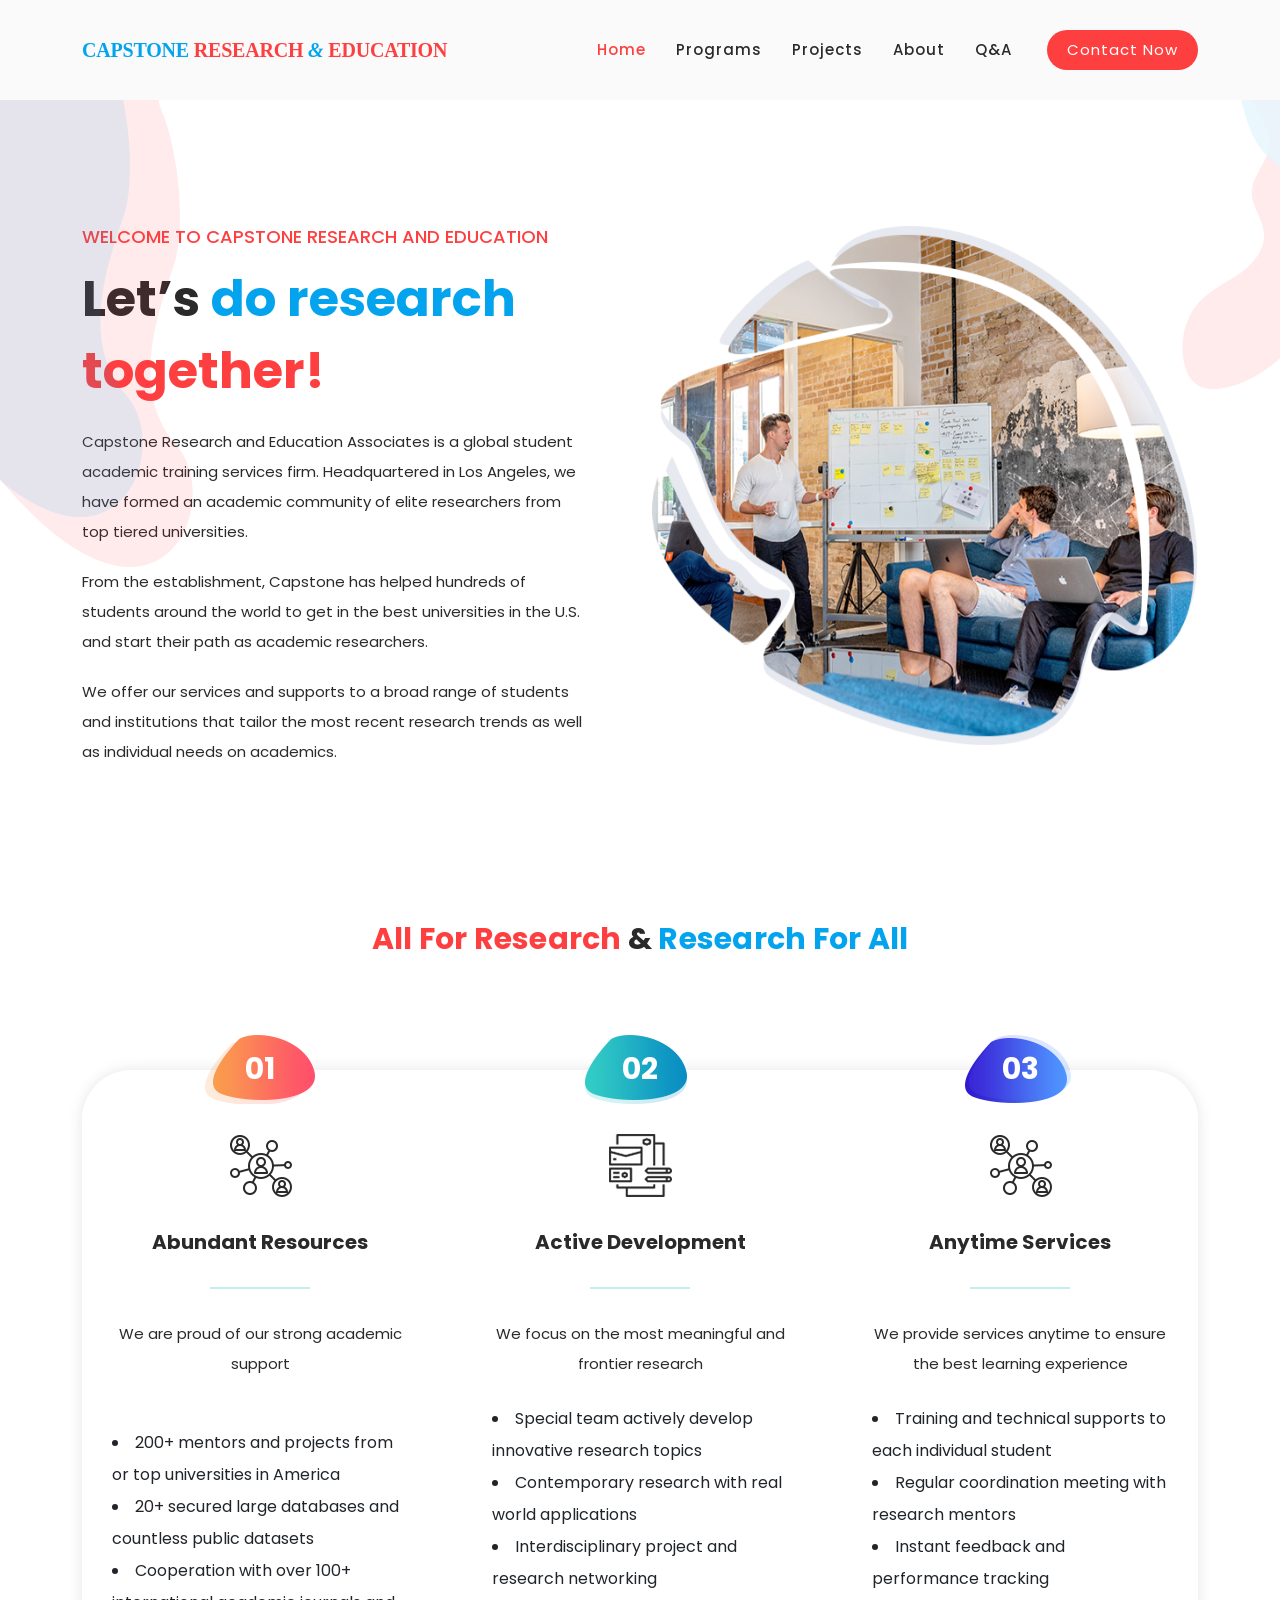
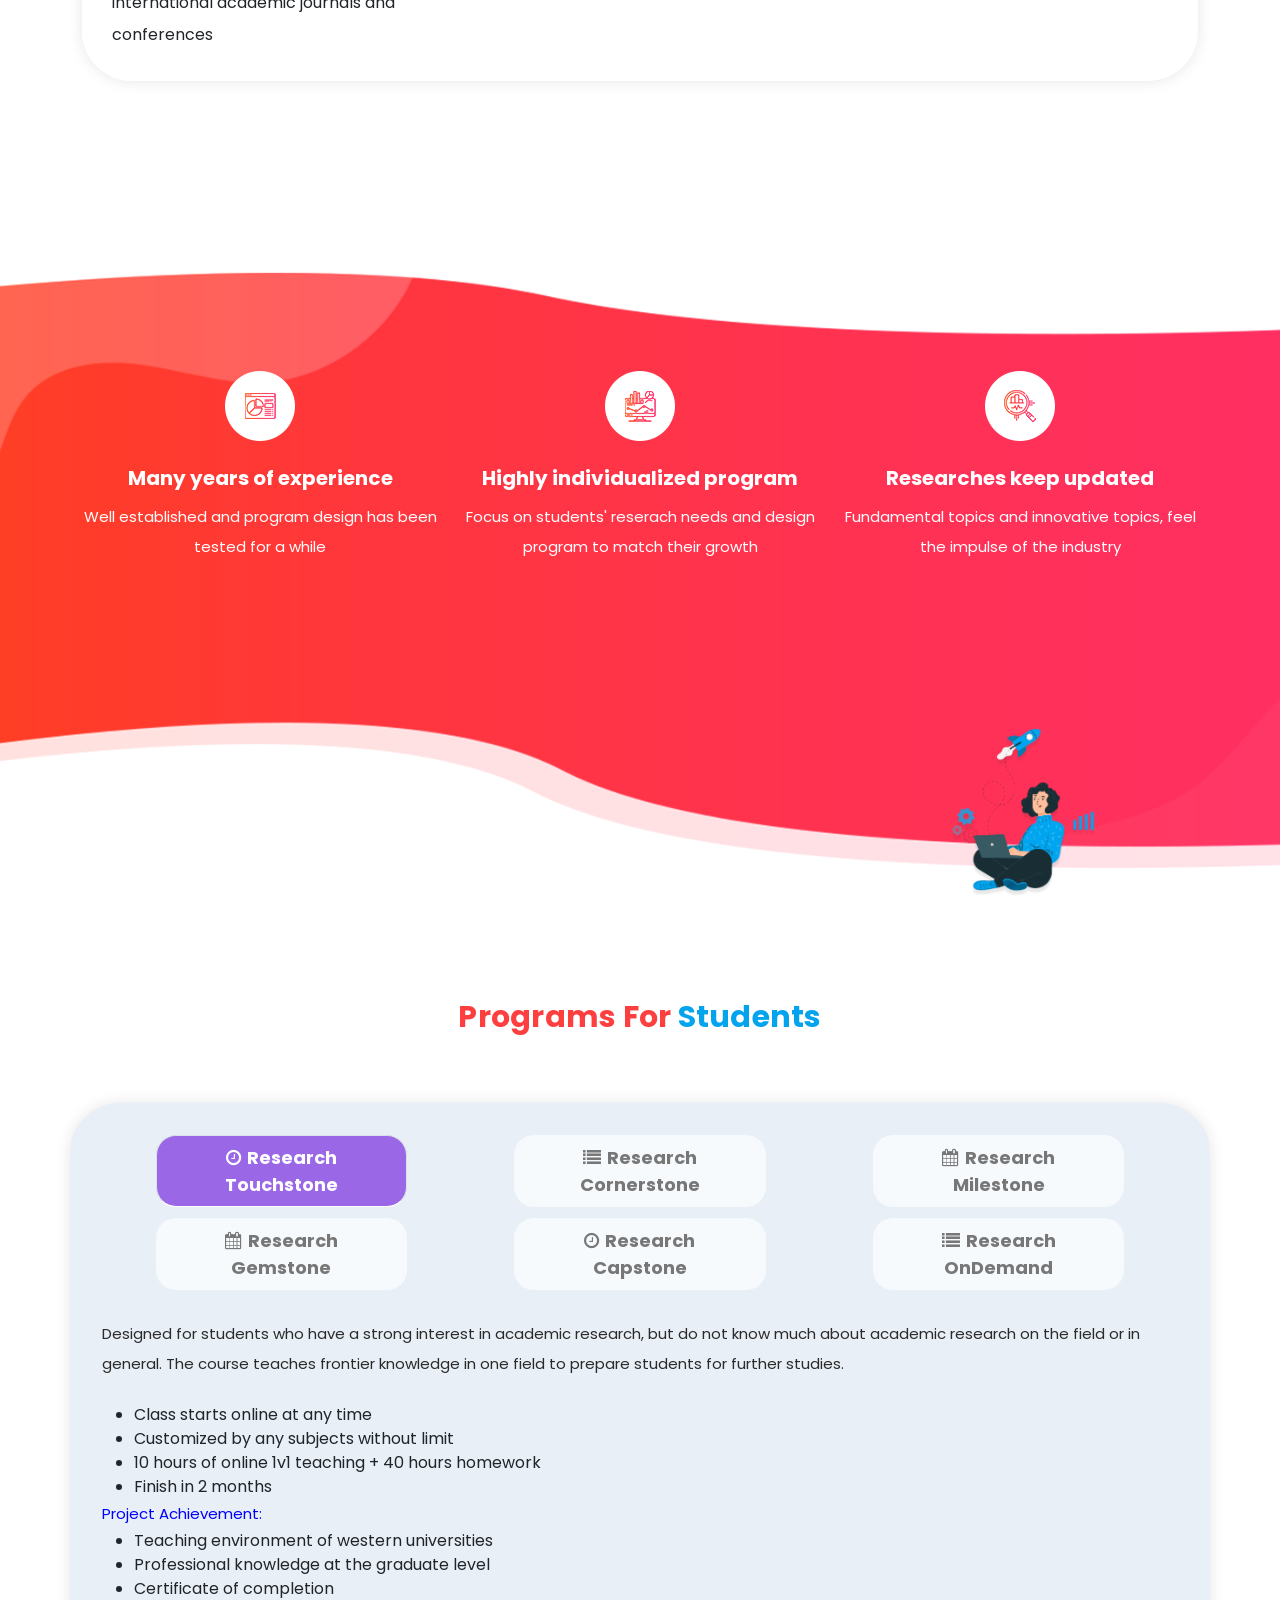
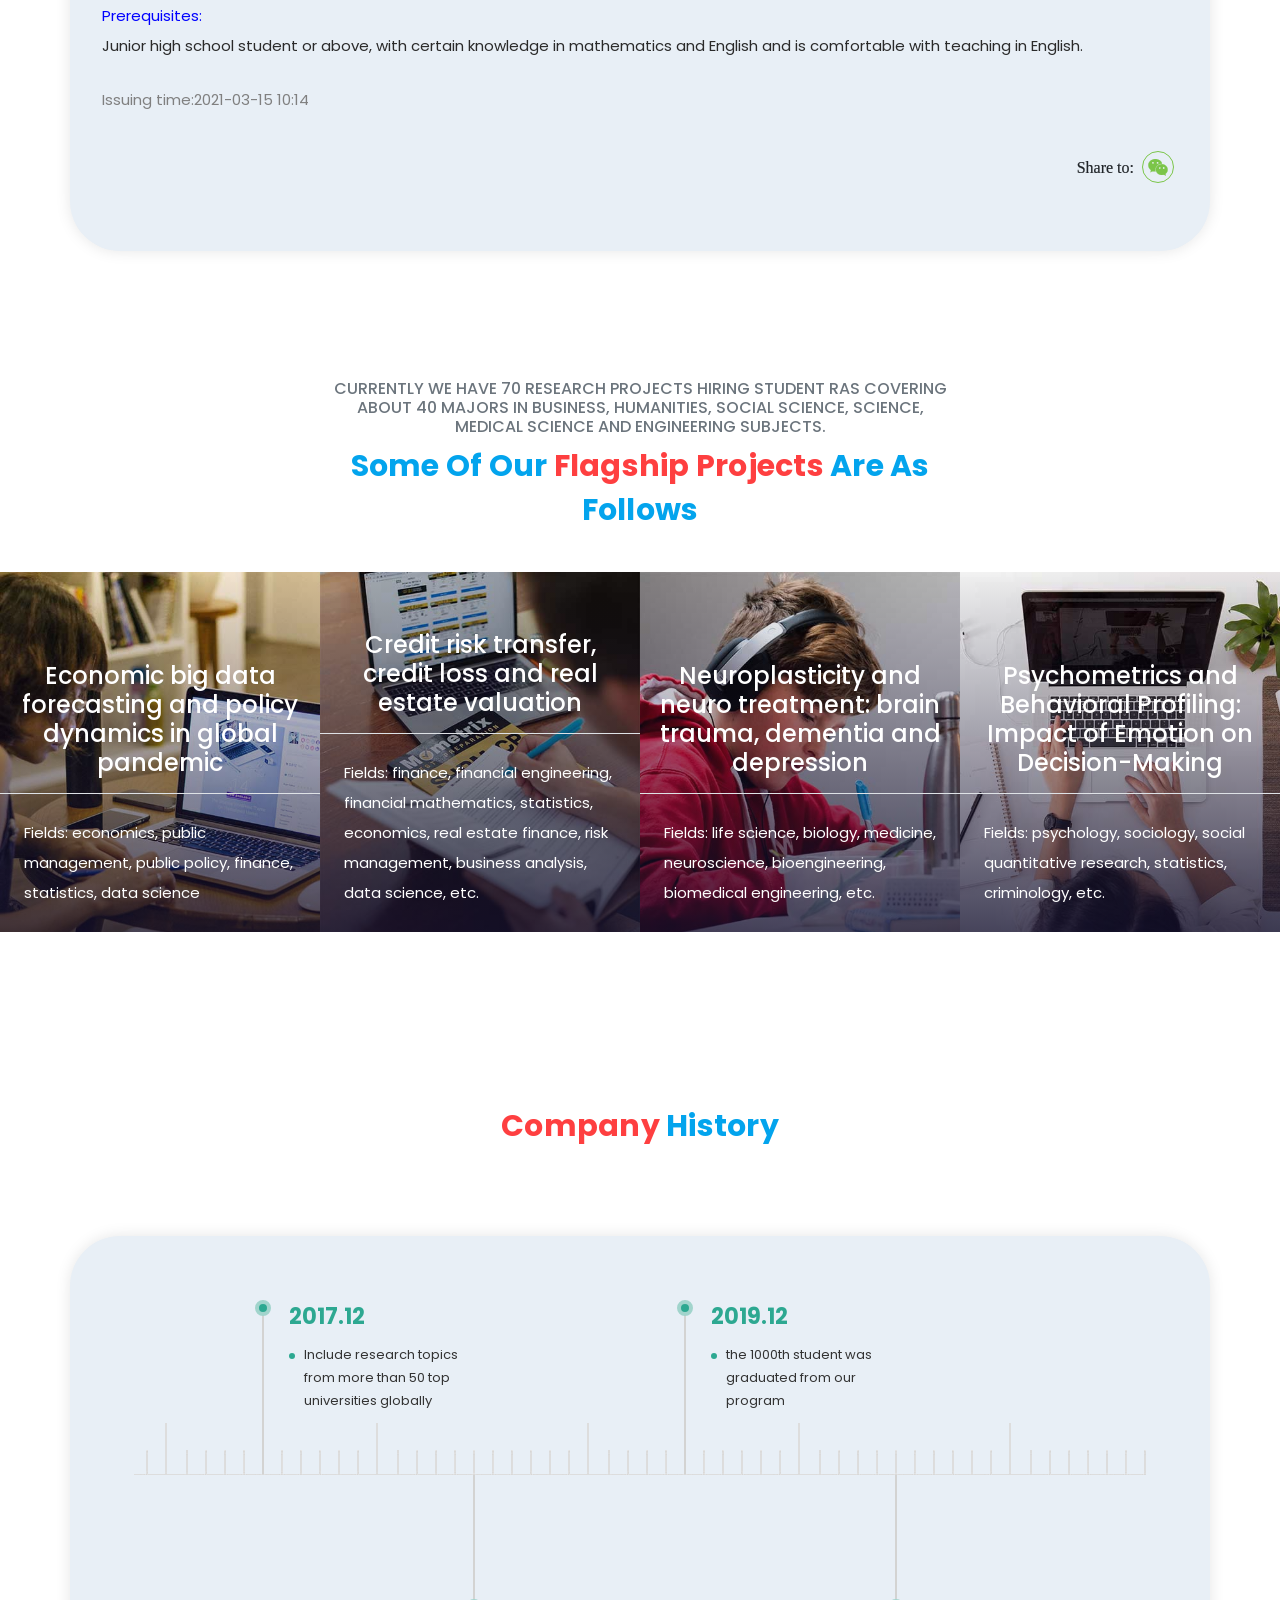
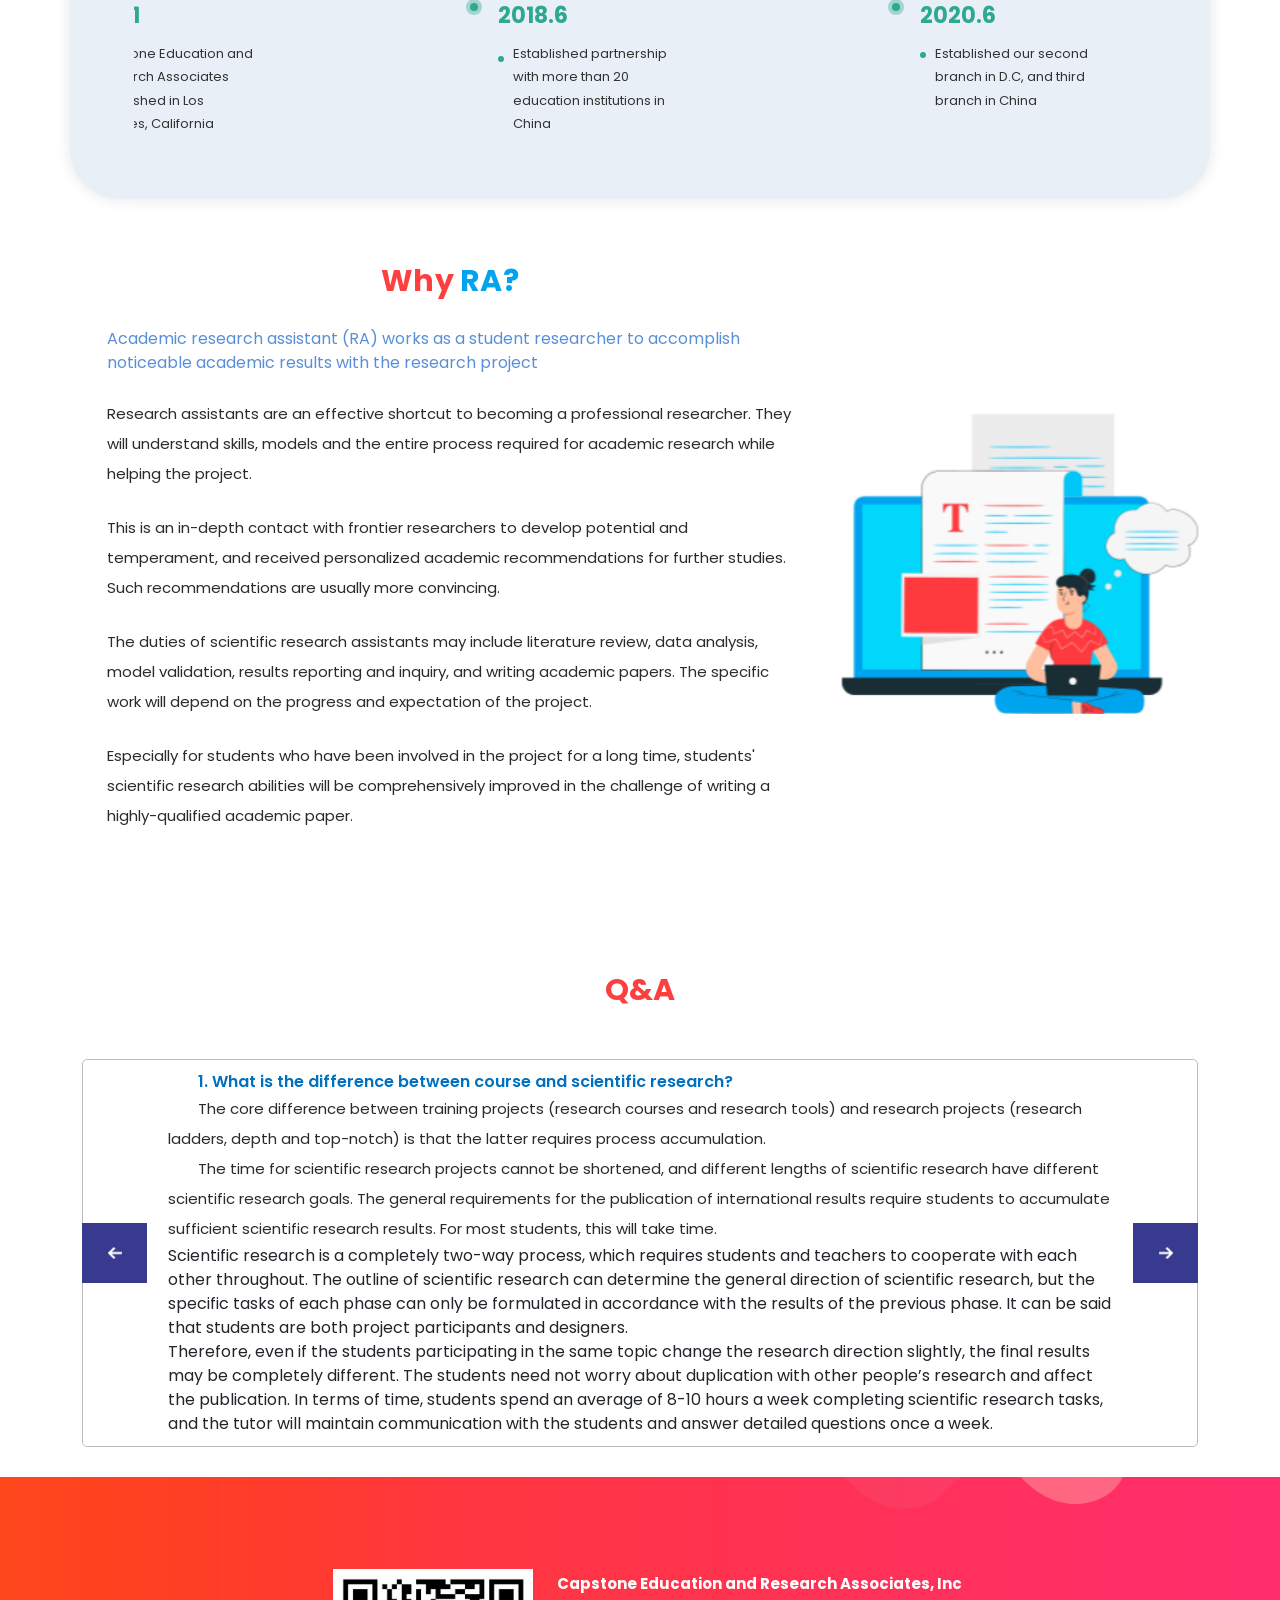
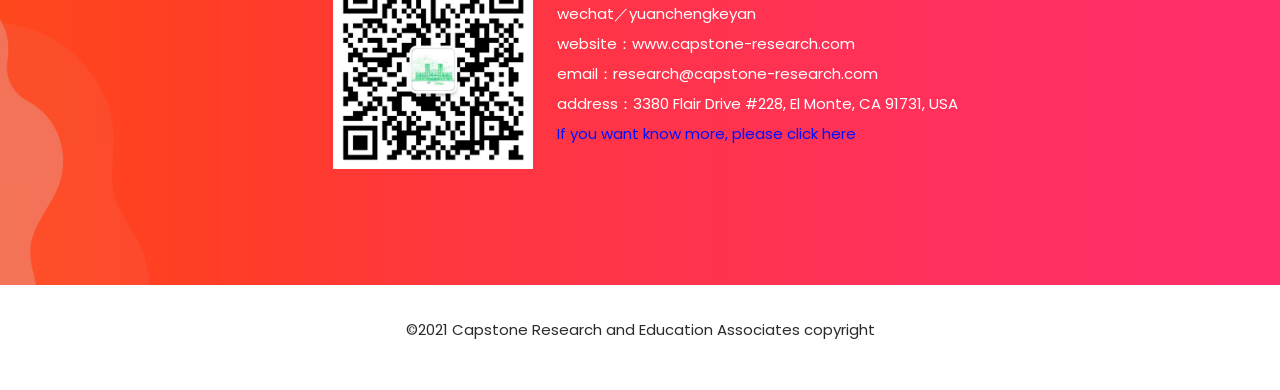
==== commit e28b0365: "Hide the institutions carousel on the homepage. Co-authored-by: Cursor <cursoragent@cursor.com>" ====
--- a/index.html
+++ b/index.html
@@ -720,7 +720,7 @@
   </div>
 
 
-  <div id="Institutions" class="our-portfolio section" style="padding: 10px;">
+  <div id="Institutions" class="our-portfolio section" style="padding: 10px; display: none;">
     <div class="container" style="max-width: 80%; padding: 10px; margin: 0 auto;">
       <div class="row">
         <div class="col-lg-6 offset-lg-3">
